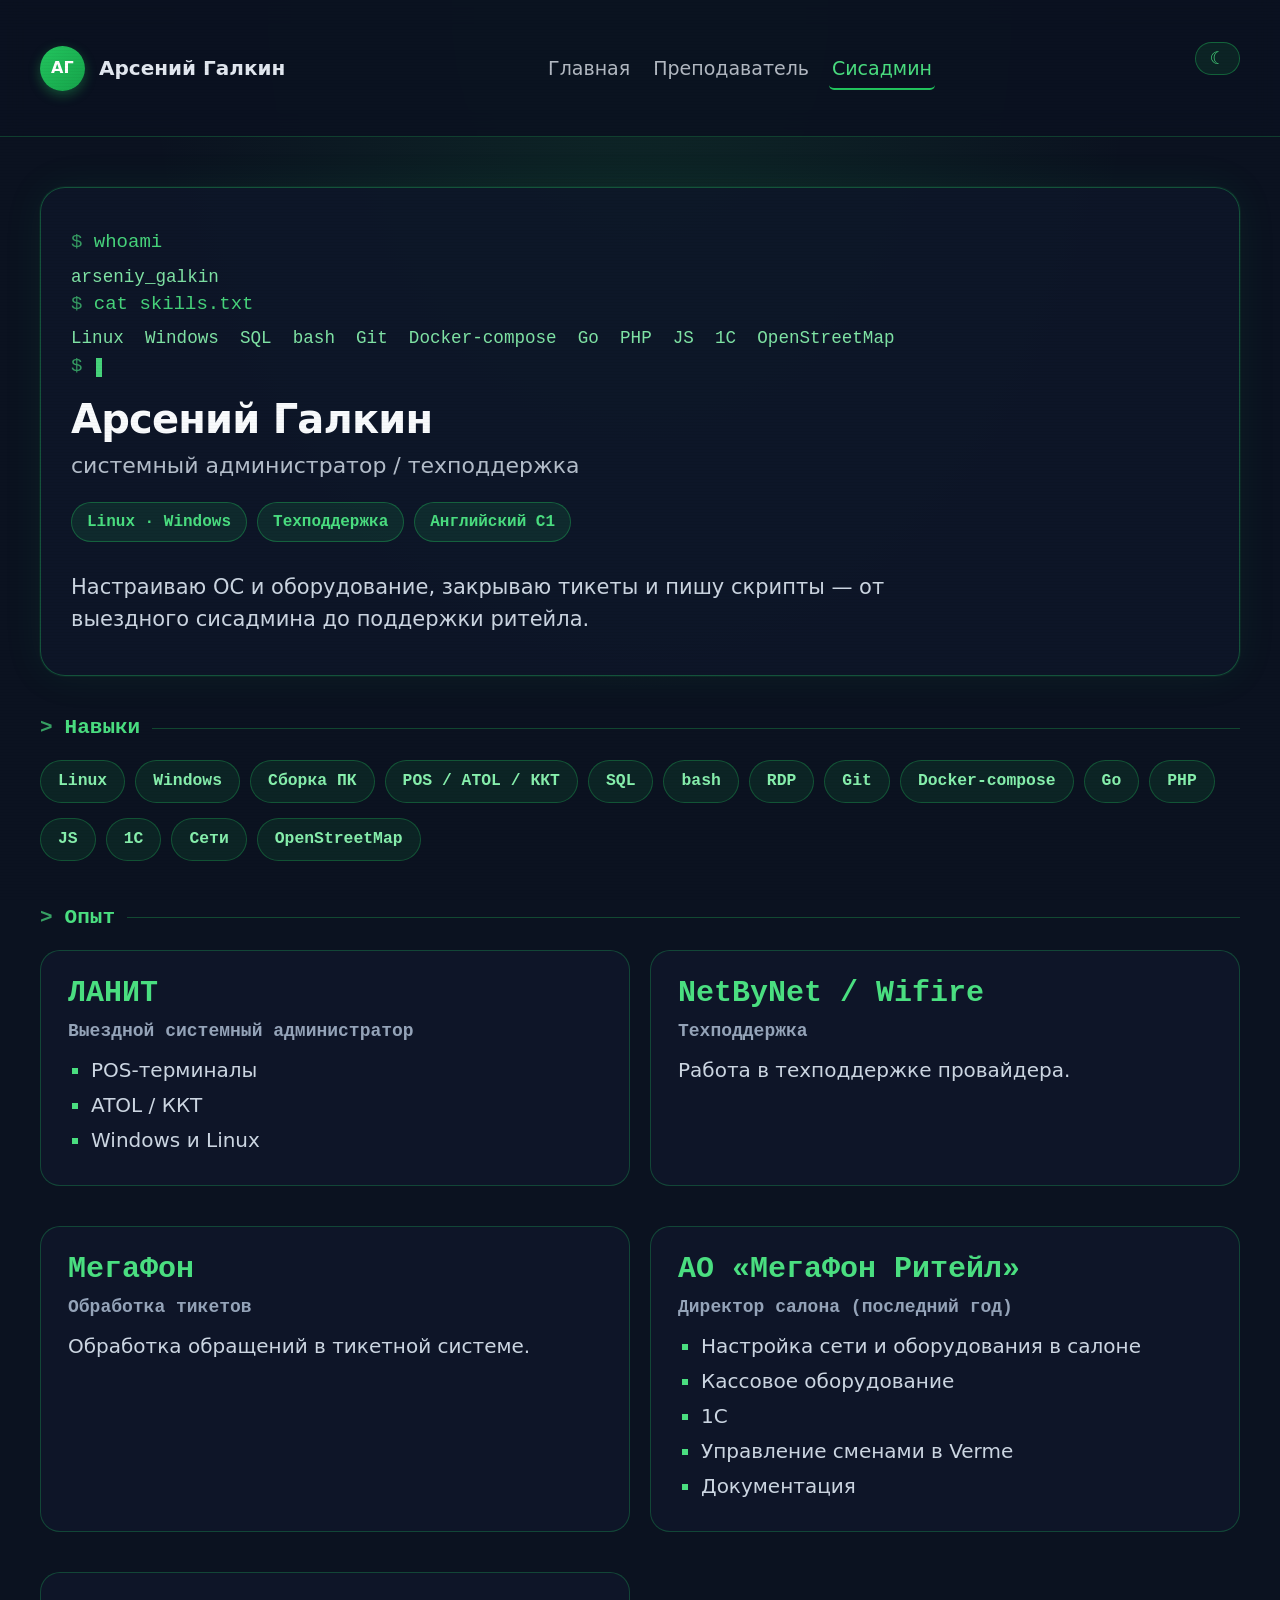
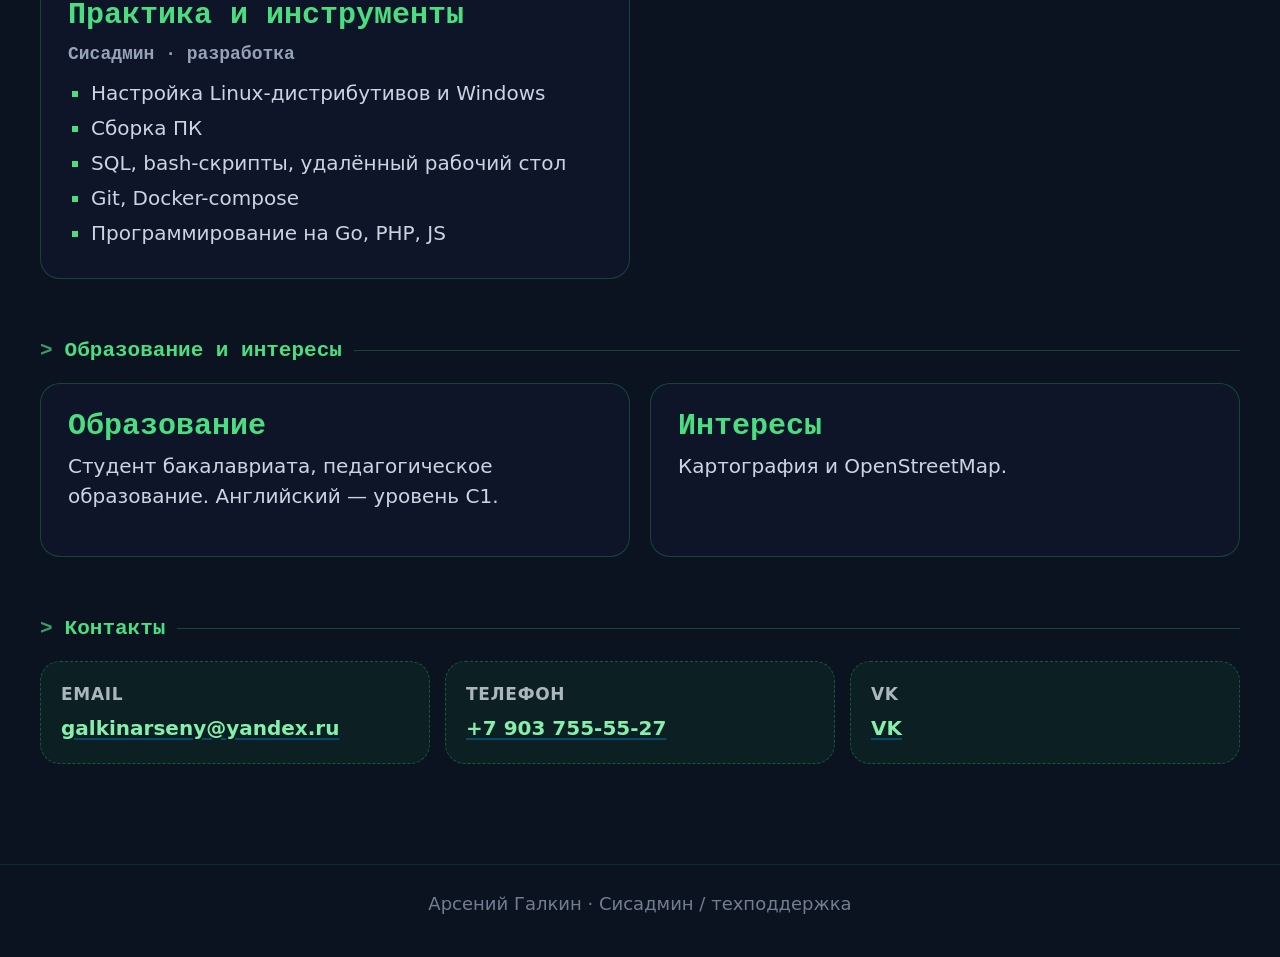
==== sysadmin/index.html @ 013aeffc "Resume site: teacher and sysadmin CVs" ====
<!DOCTYPE html>
<html lang="ru">
<head>
  <meta charset="utf-8">
  <meta name="viewport" content="width=device-width, initial-scale=1">
  <title>Арсений Галкин — Системный администратор / техподдержка</title>
  <meta name="description" content="Резюме: системный администратор и техподдержка. Арсений Галкин.">
  <link rel="stylesheet" href="../assets/pico.min.css">
  <link rel="stylesheet" href="../assets/site.css">
</head>
<body class="page-sysadmin">
  <header class="site-header">
    <div class="container">
      <nav aria-label="Основная навигация">
        <a class="brand" href="../index.html">
          <span class="avatar" aria-hidden="true">АГ</span>
          <span>Арсений Галкин</span>
        </a>
        <ul class="nav-links">
          <li><a href="../index.html">Главная</a></li>
          <li><a href="../teacher/index.html">Преподаватель</a></li>
          <li><a href="../sysadmin/index.html" aria-current="page">Сисадмин</a></li>
        </ul>
        <button type="button" class="theme-toggle" id="theme-toggle" aria-label="Переключить тему">☾</button>
      </nav>
    </div>
  </header>

  <main class="container">
    <section class="hero">
      <div class="term-block" id="term-block">
        <p class="term-line" data-term-static><span class="prompt">$</span> whoami<span class="cursor" aria-hidden="true"></span></p>
      </div>
      <h1>Арсений Галкин</h1>
      <p class="tagline">системный администратор / техподдержка</p>
      <ul class="hero-meta">
        <li><span class="badge">Linux · Windows</span></li>
        <li><span class="badge">Техподдержка</span></li>
        <li><span class="badge">Английский C1</span></li>
      </ul>
      <p class="lead" style="margin-top: 1.25rem; margin-bottom: 0;">
        Настраиваю ОС и оборудование, закрываю тикеты и пишу скрипты — от выездного сисадмина до поддержки ритейла.
      </p>
    </section>

    <section aria-labelledby="skills-heading">
      <h2 id="skills-heading" class="section-title">Навыки</h2>
      <ul class="chips skill-tips">
        <li class="tip" tabindex="0" data-tip="Установка и настройка дистрибутивов, работа в терминале, базовое администрирование.">Linux</li>
        <li class="tip" tabindex="0" data-tip="Установка, настройка и поиск неполадок на рабочих станциях с Windows.">Windows</li>
        <li class="tip" tabindex="0" data-tip="Подбираю комплектующие, собираю компьютеры и диагностирую железо.">Сборка ПК</li>
        <li class="tip" tabindex="0" data-tip="Настраиваю POS-терминалы и кассовую технику АТОЛ, включая ККТ.">POS / ATOL / ККТ</li>
        <li class="tip" tabindex="0" data-tip="Пишу запросы, чтобы находить, проверять и выгружать данные из баз.">SQL</li>
        <li class="tip" tabindex="0" data-tip="Автоматизирую рутинные задачи скриптами в командной строке.">bash</li>
        <li class="tip" tabindex="0" data-tip="Подключаюсь к удалённым рабочим столам и решаю проблемы без выезда.">RDP</li>
        <li class="tip" tabindex="0" data-tip="Веду версии кода и конфигов, работаю с ветками и репозиториями.">Git</li>
        <li class="tip" tabindex="0" data-tip="Поднимаю сервисы в контейнерах по описанию в compose-файле.">Docker-compose</li>
        <li class="tip" tabindex="0" data-tip="Пишу небольшие сервисы и утилиты на Go.">Go</li>
        <li class="tip" tabindex="0" data-tip="Работаю с серверной частью сайтов на PHP.">PHP</li>
        <li class="tip" tabindex="0" data-tip="Пишу скрипты для веб-страниц на JavaScript.">JS</li>
        <li class="tip" tabindex="0" data-tip="Работаю в 1С на уровне пользователя и помогаю с типовыми вопросами.">1С</li>
        <li class="tip" tabindex="0" data-tip="Настраиваю сеть и оборудование, нахожу, где пропало соединение.">Сети</li>
        <li class="tip" tabindex="0" data-tip="Редактирую карты OpenStreetMap, это моё увлечение картографией.">OpenStreetMap</li>
      </ul>
    </section>

    <section aria-labelledby="exp-heading">
      <h2 id="exp-heading" class="section-title">Опыт</h2>
      <div class="card-grid cols-2">
        <article class="exp-card">
          <h3>ЛАНИТ</h3>
          <p class="role">Выездной системный администратор</p>
          <ul>
            <li>POS-терминалы</li>
            <li>ATOL / ККТ</li>
            <li>Windows и Linux</li>
          </ul>
        </article>

        <article class="exp-card">
          <h3>NetByNet / Wifire</h3>
          <p class="role">Техподдержка</p>
          <p>Работа в техподдержке провайдера.</p>
        </article>

        <article class="exp-card">
          <h3>МегаФон</h3>
          <p class="role">Обработка тикетов</p>
          <p>Обработка обращений в тикетной системе.</p>
        </article>

        <article class="exp-card">
          <h3>АО «МегаФон Ритейл»</h3>
          <p class="role">Директор салона (последний год)</p>
          <ul>
            <li>Настройка сети и оборудования в салоне</li>
            <li>Кассовое оборудование</li>
            <li>1С</li>
            <li>Управление сменами в Verme</li>
            <li>Документация</li>
          </ul>
        </article>

        <article class="exp-card">
          <h3>Практика и инструменты</h3>
          <p class="role">Сисадмин · разработка</p>
          <ul>
            <li>Настройка Linux-дистрибутивов и Windows</li>
            <li>Сборка ПК</li>
            <li>SQL, bash-скрипты, удалённый рабочий стол</li>
            <li>Git, Docker-compose</li>
            <li>Программирование на Go, PHP, JS</li>
          </ul>
        </article>
      </div>
    </section>

    <section aria-labelledby="edu-heading">
      <h2 id="edu-heading" class="section-title">Образование и интересы</h2>
      <div class="card-grid cols-2">
        <article class="exp-card">
          <h3>Образование</h3>
          <p>Студент бакалавриата, педагогическое образование. Английский — уровень C1.</p>
        </article>
        <article class="exp-card">
          <h3>Интересы</h3>
          <p>Картография и OpenStreetMap.</p>
        </article>
      </div>
    </section>

    <section aria-labelledby="contacts-heading">
      <h2 id="contacts-heading" class="section-title">Контакты</h2>
            <div class="contacts">
        <div class="contact-item">
          <strong>Email</strong>
          <a href="mailto:galkinarseny@yandex.ru">galkinarseny@yandex.ru</a>
        </div>
        <div class="contact-item">
          <strong>Телефон</strong>
          <a href="tel:+79037555527">+7 903 755-55-27</a>
        </div>
        <div class="contact-item">
          <strong>VK</strong>
          <a href="https://vk.com/id490765568" target="_blank" rel="noopener">VK</a>
        </div>
      </div>
    </section>
  </main>

  <footer class="site-footer">
    <div class="container">Арсений Галкин · Сисадмин / техподдержка</div>
  </footer>
  <script src="../assets/script.js"></script>
</body>
</html>
---- assets/pico.min.css ----
@charset "UTF-8";/*!
 * Pico CSS ✨ v2.1.1 (https://picocss.com)
 * Copyright 2019-2025 - Licensed under MIT
 */:host,:root{--pico-font-family-emoji:"Apple Color Emoji","Segoe UI Emoji","Segoe UI Symbol","Noto Color Emoji";--pico-font-family-sans-serif:system-ui,"Segoe UI",Roboto,Oxygen,Ubuntu,Cantarell,Helvetica,Arial,"Helvetica Neue",sans-serif,var(--pico-font-family-emoji);--pico-font-family-monospace:ui-monospace,SFMono-Regular,"SF Mono",Menlo,Consolas,"Liberation Mono",monospace,var(--pico-font-family-emoji);--pico-font-family:var(--pico-font-family-sans-serif);--pico-line-height:1.5;--pico-font-weight:400;--pico-font-size:100%;--pico-text-underline-offset:0.1rem;--pico-border-radius:0.25rem;--pico-border-width:0.0625rem;--pico-outline-width:0.125rem;--pico-transition:0.2s ease-in-out;--pico-spacing:1rem;--pico-typography-spacing-vertical:1rem;--pico-block-spacing-vertical:var(--pico-spacing);--pico-block-spacing-horizontal:var(--pico-spacing);--pico-grid-column-gap:var(--pico-spacing);--pico-grid-row-gap:var(--pico-spacing);--pico-form-element-spacing-vertical:0.75rem;--pico-form-element-spacing-horizontal:1rem;--pico-group-box-shadow:0 0 0 rgba(0, 0, 0, 0);--pico-group-box-shadow-focus-with-button:0 0 0 var(--pico-outline-width) var(--pico-primary-focus);--pico-group-box-shadow-focus-with-input:0 0 0 0.0625rem var(--pico-form-element-border-color);--pico-modal-overlay-backdrop-filter:blur(0.375rem);--pico-nav-element-spacing-vertical:1rem;--pico-nav-element-spacing-horizontal:0.5rem;--pico-nav-link-spacing-vertical:0.5rem;--pico-nav-link-spacing-horizontal:0.5rem;--pico-nav-breadcrumb-divider:">";--pico-icon-checkbox:url("data:image/svg+xml,%3Csvg xmlns='http://www.w3.org/2000/svg' width='24' height='24' viewBox='0 0 24 24' fill='none' stroke='rgb(255, 255, 255)' stroke-width='4' stroke-linecap='round' stroke-linejoin='round'%3E%3Cpolyline points='20 6 9 17 4 12'%3E%3C/polyline%3E%3C/svg%3E");--pico-icon-minus:url("data:image/svg+xml,%3Csvg xmlns='http://www.w3.org/2000/svg' width='24' height='24' viewBox='0 0 24 24' fill='none' stroke='rgb(255, 255, 255)' stroke-width='4' stroke-linecap='round' stroke-linejoin='round'%3E%3Cline x1='5' y1='12' x2='19' y2='12'%3E%3C/line%3E%3C/svg%3E");--pico-icon-chevron:url("data:image/svg+xml,%3Csvg xmlns='http://www.w3.org/2000/svg' width='24' height='24' viewBox='0 0 24 24' fill='none' stroke='rgb(136, 145, 164)' stroke-width='2' stroke-linecap='round' stroke-linejoin='round'%3E%3Cpolyline points='6 9 12 15 18 9'%3E%3C/polyline%3E%3C/svg%3E");--pico-icon-date:url("data:image/svg+xml,%3Csvg xmlns='http://www.w3.org/2000/svg' width='24' height='24' viewBox='0 0 24 24' fill='none' stroke='rgb(136, 145, 164)' stroke-width='2' stroke-linecap='round' stroke-linejoin='round'%3E%3Crect x='3' y='4' width='18' height='18' rx='2' ry='2'%3E%3C/rect%3E%3Cline x1='16' y1='2' x2='16' y2='6'%3E%3C/line%3E%3Cline x1='8' y1='2' x2='8' y2='6'%3E%3C/line%3E%3Cline x1='3' y1='10' x2='21' y2='10'%3E%3C/line%3E%3C/svg%3E");--pico-icon-time:url("data:image/svg+xml,%3Csvg xmlns='http://www.w3.org/2000/svg' width='24' height='24' viewBox='0 0 24 24' fill='none' stroke='rgb(136, 145, 164)' stroke-width='2' stroke-linecap='round' stroke-linejoin='round'%3E%3Ccircle cx='12' cy='12' r='10'%3E%3C/circle%3E%3Cpolyline points='12 6 12 12 16 14'%3E%3C/polyline%3E%3C/svg%3E");--pico-icon-search:url("data:image/svg+xml,%3Csvg xmlns='http://www.w3.org/2000/svg' width='24' height='24' viewBox='0 0 24 24' fill='none' stroke='rgb(136, 145, 164)' stroke-width='1.5' stroke-linecap='round' stroke-linejoin='round'%3E%3Ccircle cx='11' cy='11' r='8'%3E%3C/circle%3E%3Cline x1='21' y1='21' x2='16.65' y2='16.65'%3E%3C/line%3E%3C/svg%3E");--pico-icon-close:url("data:image/svg+xml,%3Csvg xmlns='http://www.w3.org/2000/svg' width='24' height='24' viewBox='0 0 24 24' fill='none' stroke='rgb(136, 145, 164)' stroke-width='3' stroke-linecap='round' stroke-linejoin='round'%3E%3Cline x1='18' y1='6' x2='6' y2='18'%3E%3C/line%3E%3Cline x1='6' y1='6' x2='18' y2='18'%3E%3C/line%3E%3C/svg%3E");--pico-icon-loading:url("data:image/svg+xml,%3Csvg fill='none' height='24' width='24' viewBox='0 0 24 24' xmlns='http://www.w3.org/2000/svg' %3E%3Cstyle%3E g %7B animation: rotate 2s linear infinite; transform-origin: center center; %7D circle %7B stroke-dasharray: 75,100; stroke-dashoffset: -5; animation: dash 1.5s ease-in-out infinite; stroke-linecap: round; %7D @keyframes rotate %7B 0%25 %7B transform: rotate(0deg); %7D 100%25 %7B transform: rotate(360deg); %7D %7D @keyframes dash %7B 0%25 %7B stroke-dasharray: 1,100; stroke-dashoffset: 0; %7D 50%25 %7B stroke-dasharray: 44.5,100; stroke-dashoffset: -17.5; %7D 100%25 %7B stroke-dasharray: 44.5,100; stroke-dashoffset: -62; %7D %7D %3C/style%3E%3Cg%3E%3Ccircle cx='12' cy='12' r='10' fill='none' stroke='rgb(136, 145, 164)' stroke-width='4' /%3E%3C/g%3E%3C/svg%3E")}@media (min-width:576px){:host,:root{--pico-font-size:106.25%}}@media (min-width:768px){:host,:root{--pico-font-size:112.5%}}@media (min-width:1024px){:host,:root{--pico-font-size:118.75%}}@media (min-width:1280px){:host,:root{--pico-font-size:125%}}@media (min-width:1536px){:host,:root{--pico-font-size:131.25%}}a{--pico-text-decoration:underline}a.contrast,a.secondary{--pico-text-decoration:underline}small{--pico-font-size:0.875em}h1,h2,h3,h4,h5,h6{--pico-font-weight:700}h1{--pico-font-size:2rem;--pico-line-height:1.125;--pico-typography-spacing-top:3rem}h2{--pico-font-size:1.75rem;--pico-line-height:1.15;--pico-typography-spacing-top:2.625rem}h3{--pico-font-size:1.5rem;--pico-line-height:1.175;--pico-typography-spacing-top:2.25rem}h4{--pico-font-size:1.25rem;--pico-line-height:1.2;--pico-typography-spacing-top:1.874rem}h5{--pico-font-size:1.125rem;--pico-line-height:1.225;--pico-typography-spacing-top:1.6875rem}h6{--pico-font-size:1rem;--pico-line-height:1.25;--pico-typography-spacing-top:1.5rem}tfoot td,tfoot th,thead td,thead th{--pico-font-weight:600;--pico-border-width:0.1875rem}code,kbd,pre,samp{--pico-font-family:var(--pico-font-family-monospace)}kbd{--pico-font-weight:bolder}:where(select,textarea),input:not([type=submit],[type=button],[type=reset],[type=checkbox],[type=radio],[type=file]){--pico-outline-width:0.0625rem}[type=search]{--pico-border-radius:5rem}[type=checkbox],[type=radio]{--pico-border-width:0.125rem}[type=checkbox][role=switch]{--pico-border-width:0.1875rem}details.dropdown summary:not([role=button]){--pico-outline-width:0.0625rem}nav details.dropdown summary:focus-visible{--pico-outline-width:0.125rem}[role=search]{--pico-border-radius:5rem}[role=group]:has(button.secondary:focus,[type=submit].secondary:focus,[type=button].secondary:focus,[role=button].secondary:focus),[role=search]:has(button.secondary:focus,[type=submit].secondary:focus,[type=button].secondary:focus,[role=button].secondary:focus){--pico-group-box-shadow-focus-with-button:0 0 0 var(--pico-outline-width) var(--pico-secondary-focus)}[role=group]:has(button.contrast:focus,[type=submit].contrast:focus,[type=button].contrast:focus,[role=button].contrast:focus),[role=search]:has(button.contrast:focus,[type=submit].contrast:focus,[type=button].contrast:focus,[role=button].contrast:focus){--pico-group-box-shadow-focus-with-button:0 0 0 var(--pico-outline-width) var(--pico-contrast-focus)}[role=group] [role=button],[role=group] [type=button],[role=group] [type=submit],[role=group] button,[role=search] [role=button],[role=search] [type=button],[role=search] [type=submit],[role=search] button{--pico-form-element-spacing-horizontal:2rem}details summary[role=button]:not(.outline)::after{filter:brightness(0) invert(1)}[aria-busy=true]:not(input,select,textarea):is(button,[type=submit],[type=button],[type=reset],[role=button]):not(.outline)::before{filter:brightness(0) invert(1)}:host(:not([data-theme=dark])),:root:not([data-theme=dark]),[data-theme=light]{color-scheme:light;--pico-background-color:#fff;--pico-color:#373c44;--pico-text-selection-color:rgba(2, 154, 232, 0.25);--pico-muted-color:#646b79;--pico-muted-border-color:rgb(231, 234, 239.5);--pico-primary:#0172ad;--pico-primary-background:#0172ad;--pico-primary-border:var(--pico-primary-background);--pico-primary-underline:rgba(1, 114, 173, 0.5);--pico-primary-hover:#015887;--pico-primary-hover-background:#02659a;--pico-primary-hover-border:var(--pico-primary-hover-background);--pico-primary-hover-underline:var(--pico-primary-hover);--pico-primary-focus:rgba(2, 154, 232, 0.5);--pico-primary-inverse:#fff;--pico-secondary:#5d6b89;--pico-secondary-background:#525f7a;--pico-secondary-border:var(--pico-secondary-background);--pico-secondary-underline:rgba(93, 107, 137, 0.5);--pico-secondary-hover:#48536b;--pico-secondary-hover-background:#48536b;--pico-secondary-hover-border:var(--pico-secondary-hover-background);--pico-secondary-hover-underline:var(--pico-secondary-hover);--pico-secondary-focus:rgba(93, 107, 137, 0.25);--pico-secondary-inverse:#fff;--pico-contrast:#181c25;--pico-contrast-background:#181c25;--pico-contrast-border:var(--pico-contrast-background);--pico-contrast-underline:rgba(24, 28, 37, 0.5);--pico-contrast-hover:#000;--pico-contrast-hover-background:#000;--pico-contrast-hover-border:var(--pico-contrast-hover-background);--pico-contrast-hover-underline:var(--pico-secondary-hover);--pico-contrast-focus:rgba(93, 107, 137, 0.25);--pico-contrast-inverse:#fff;--pico-box-shadow:0.0145rem 0.029rem 0.174rem rgba(129, 145, 181, 0.01698),0.0335rem 0.067rem 0.402rem rgba(129, 145, 181, 0.024),0.0625rem 0.125rem 0.75rem rgba(129, 145, 181, 0.03),0.1125rem 0.225rem 1.35rem rgba(129, 145, 181, 0.036),0.2085rem 0.417rem 2.502rem rgba(129, 145, 181, 0.04302),0.5rem 1rem 6rem rgba(129, 145, 181, 0.06),0 0 0 0.0625rem rgba(129, 145, 181, 0.015);--pico-h1-color:#2d3138;--pico-h2-color:#373c44;--pico-h3-color:#424751;--pico-h4-color:#4d535e;--pico-h5-color:#5c6370;--pico-h6-color:#646b79;--pico-mark-background-color:rgb(252.5, 230.5, 191.5);--pico-mark-color:#0f1114;--pico-ins-color:rgb(28.5, 105.5, 84);--pico-del-color:rgb(136, 56.5, 53);--pico-blockquote-border-color:var(--pico-muted-border-color);--pico-blockquote-footer-color:var(--pico-muted-color);--pico-button-box-shadow:0 0 0 rgba(0, 0, 0, 0);--pico-button-hover-box-shadow:0 0 0 rgba(0, 0, 0, 0);--pico-table-border-color:var(--pico-muted-border-color);--pico-table-row-stripped-background-color:rgba(111, 120, 135, 0.0375);--pico-code-background-color:rgb(243, 244.5, 246.75);--pico-code-color:#646b79;--pico-code-kbd-background-color:var(--pico-color);--pico-code-kbd-color:var(--pico-background-color);--pico-form-element-background-color:rgb(251, 251.5, 252.25);--pico-form-element-selected-background-color:#dfe3eb;--pico-form-element-border-color:#cfd5e2;--pico-form-element-color:#23262c;--pico-form-element-placeholder-color:var(--pico-muted-color);--pico-form-element-active-background-color:#fff;--pico-form-element-active-border-color:var(--pico-primary-border);--pico-form-element-focus-color:var(--pico-primary-border);--pico-form-element-disabled-opacity:0.5;--pico-form-element-invalid-border-color:rgb(183.5, 105.5, 106.5);--pico-form-element-invalid-active-border-color:rgb(200.25, 79.25, 72.25);--pico-form-element-invalid-focus-color:var(--pico-form-element-invalid-active-border-color);--pico-form-element-valid-border-color:rgb(76, 154.5, 137.5);--pico-form-element-valid-active-border-color:rgb(39, 152.75, 118.75);--pico-form-element-valid-focus-color:var(--pico-form-element-valid-active-border-color);--pico-switch-background-color:#bfc7d9;--pico-switch-checked-background-color:var(--pico-primary-background);--pico-switch-color:#fff;--pico-switch-thumb-box-shadow:0 0 0 rgba(0, 0, 0, 0);--pico-range-border-color:#dfe3eb;--pico-range-active-border-color:#bfc7d9;--pico-range-thumb-border-color:var(--pico-background-color);--pico-range-thumb-color:var(--pico-secondary-background);--pico-range-thumb-active-color:var(--pico-primary-background);--pico-accordion-border-color:var(--pico-muted-border-color);--pico-accordion-active-summary-color:var(--pico-primary-hover);--pico-accordion-close-summary-color:var(--pico-color);--pico-accordion-open-summary-color:var(--pico-muted-color);--pico-card-background-color:var(--pico-background-color);--pico-card-border-color:var(--pico-muted-border-color);--pico-card-box-shadow:var(--pico-box-shadow);--pico-card-sectioning-background-color:rgb(251, 251.5, 252.25);--pico-dropdown-background-color:#fff;--pico-dropdown-border-color:#eff1f4;--pico-dropdown-box-shadow:var(--pico-box-shadow);--pico-dropdown-color:var(--pico-color);--pico-dropdown-hover-background-color:#eff1f4;--pico-loading-spinner-opacity:0.5;--pico-modal-overlay-background-color:rgba(232, 234, 237, 0.75);--pico-progress-background-color:#dfe3eb;--pico-progress-color:var(--pico-primary-background);--pico-tooltip-background-color:var(--pico-contrast-background);--pico-tooltip-color:var(--pico-contrast-inverse);--pico-icon-valid:url("data:image/svg+xml,%3Csvg xmlns='http://www.w3.org/2000/svg' width='24' height='24' viewBox='0 0 24 24' fill='none' stroke='rgb(76, 154.5, 137.5)' stroke-width='2' stroke-linecap='round' stroke-linejoin='round'%3E%3Cpolyline points='20 6 9 17 4 12'%3E%3C/polyline%3E%3C/svg%3E");--pico-icon-invalid:url("data:image/svg+xml,%3Csvg xmlns='http://www.w3.org/2000/svg' width='24' height='24' viewBox='0 0 24 24' fill='none' stroke='rgb(200.25, 79.25, 72.25)' stroke-width='2' stroke-linecap='round' stroke-linejoin='round'%3E%3Ccircle cx='12' cy='12' r='10'%3E%3C/circle%3E%3Cline x1='12' y1='8' x2='12' y2='12'%3E%3C/line%3E%3Cline x1='12' y1='16' x2='12.01' y2='16'%3E%3C/line%3E%3C/svg%3E")}:host(:not([data-theme=dark])) input:is([type=submit],[type=button],[type=reset],[type=checkbox],[type=radio],[type=file]),:root:not([data-theme=dark]) input:is([type=submit],[type=button],[type=reset],[type=checkbox],[type=radio],[type=file]),[data-theme=light] input:is([type=submit],[type=button],[type=reset],[type=checkbox],[type=radio],[type=file]){--pico-form-element-focus-color:var(--pico-primary-focus)}@media only screen and (prefers-color-scheme:dark){:host(:not([data-theme])),:root:not([data-theme]){color-scheme:dark;--pico-background-color:rgb(19, 22.5, 30.5);--pico-color:#c2c7d0;--pico-text-selection-color:rgba(1, 170, 255, 0.1875);--pico-muted-color:#7b8495;--pico-muted-border-color:#202632;--pico-primary:#01aaff;--pico-primary-background:#0172ad;--pico-primary-border:var(--pico-primary-background);--pico-primary-underline:rgba(1, 170, 255, 0.5);--pico-primary-hover:#79c0ff;--pico-primary-hover-background:#017fc0;--pico-primary-hover-border:var(--pico-primary-hover-background);--pico-primary-hover-underline:var(--pico-primary-hover);--pico-primary-focus:rgba(1, 170, 255, 0.375);--pico-primary-inverse:#fff;--pico-secondary:#969eaf;--pico-secondary-background:#525f7a;--pico-secondary-border:var(--pico-secondary-background);--pico-secondary-underline:rgba(150, 158, 175, 0.5);--pico-secondary-hover:#b3b9c5;--pico-secondary-hover-background:#5d6b89;--pico-secondary-hover-border:var(--pico-secondary-hover-background);--pico-secondary-hover-underline:var(--pico-secondary-hover);--pico-secondary-focus:rgba(144, 158, 190, 0.25);--pico-secondary-inverse:#fff;--pico-contrast:#dfe3eb;--pico-contrast-background:#eff1f4;--pico-contrast-border:var(--pico-contrast-background);--pico-contrast-underline:rgba(223, 227, 235, 0.5);--pico-contrast-hover:#fff;--pico-contrast-hover-background:#fff;--pico-contrast-hover-border:var(--pico-contrast-hover-background);--pico-contrast-hover-underline:var(--pico-contrast-hover);--pico-contrast-focus:rgba(207, 213, 226, 0.25);--pico-contrast-inverse:#000;--pico-box-shadow:0.0145rem 0.029rem 0.174rem rgba(7, 8.5, 12, 0.01698),0.0335rem 0.067rem 0.402rem rgba(7, 8.5, 12, 0.024),0.0625rem 0.125rem 0.75rem rgba(7, 8.5, 12, 0.03),0.1125rem 0.225rem 1.35rem rgba(7, 8.5, 12, 0.036),0.2085rem 0.417rem 2.502rem rgba(7, 8.5, 12, 0.04302),0.5rem 1rem 6rem rgba(7, 8.5, 12, 0.06),0 0 0 0.0625rem rgba(7, 8.5, 12, 0.015);--pico-h1-color:#f0f1f3;--pico-h2-color:#e0e3e7;--pico-h3-color:#c2c7d0;--pico-h4-color:#b3b9c5;--pico-h5-color:#a4acba;--pico-h6-color:#8891a4;--pico-mark-background-color:#014063;--pico-mark-color:#fff;--pico-ins-color:#62af9a;--pico-del-color:rgb(205.5, 126, 123);--pico-blockquote-border-color:var(--pico-muted-border-color);--pico-blockquote-footer-color:var(--pico-muted-color);--pico-button-box-shadow:0 0 0 rgba(0, 0, 0, 0);--pico-button-hover-box-shadow:0 0 0 rgba(0, 0, 0, 0);--pico-table-border-color:var(--pico-muted-border-color);--pico-table-row-stripped-background-color:rgba(111, 120, 135, 0.0375);--pico-code-background-color:rgb(26, 30.5, 40.25);--pico-code-color:#8891a4;--pico-code-kbd-background-color:var(--pico-color);--pico-code-kbd-color:var(--pico-background-color);--pico-form-element-background-color:rgb(28, 33, 43.5);--pico-form-element-selected-background-color:#2a3140;--pico-form-element-border-color:#2a3140;--pico-form-element-color:#e0e3e7;--pico-form-element-placeholder-color:#8891a4;--pico-form-element-active-background-color:rgb(26, 30.5, 40.25);--pico-form-element-active-border-color:var(--pico-primary-border);--pico-form-element-focus-color:var(--pico-primary-border);--pico-form-element-disabled-opacity:0.5;--pico-form-element-invalid-border-color:rgb(149.5, 74, 80);--pico-form-element-invalid-active-border-color:rgb(183.25, 63.5, 59);--pico-form-element-invalid-focus-color:var(--pico-form-element-invalid-active-border-color);--pico-form-element-valid-border-color:#2a7b6f;--pico-form-element-valid-active-border-color:rgb(22, 137, 105.5);--pico-form-element-valid-focus-color:var(--pico-form-element-valid-active-border-color);--pico-switch-background-color:#333c4e;--pico-switch-checked-background-color:var(--pico-primary-background);--pico-switch-color:#fff;--pico-switch-thumb-box-shadow:0 0 0 rgba(0, 0, 0, 0);--pico-range-border-color:#202632;--pico-range-active-border-color:#2a3140;--pico-range-thumb-border-color:var(--pico-background-color);--pico-range-thumb-color:var(--pico-secondary-background);--pico-range-thumb-active-color:var(--pico-primary-background);--pico-accordion-border-color:var(--pico-muted-border-color);--pico-accordion-active-summary-color:var(--pico-primary-hover);--pico-accordion-close-summary-color:var(--pico-color);--pico-accordion-open-summary-color:var(--pico-muted-color);--pico-card-background-color:#181c25;--pico-card-border-color:var(--pico-card-background-color);--pico-card-box-shadow:var(--pico-box-shadow);--pico-card-sectioning-background-color:rgb(26, 30.5, 40.25);--pico-dropdown-background-color:#181c25;--pico-dropdown-border-color:#202632;--pico-dropdown-box-shadow:var(--pico-box-shadow);--pico-dropdown-color:var(--pico-color);--pico-dropdown-hover-background-color:#202632;--pico-loading-spinner-opacity:0.5;--pico-modal-overlay-background-color:rgba(7.5, 8.5, 10, 0.75);--pico-progress-background-color:#202632;--pico-progress-color:var(--pico-primary-background);--pico-tooltip-background-color:var(--pico-contrast-background);--pico-tooltip-color:var(--pico-contrast-inverse);--pico-icon-valid:url("data:image/svg+xml,%3Csvg xmlns='http://www.w3.org/2000/svg' width='24' height='24' viewBox='0 0 24 24' fill='none' stroke='rgb(42, 123, 111)' stroke-width='2' stroke-linecap='round' stroke-linejoin='round'%3E%3Cpolyline points='20 6 9 17 4 12'%3E%3C/polyline%3E%3C/svg%3E");--pico-icon-invalid:url("data:image/svg+xml,%3Csvg xmlns='http://www.w3.org/2000/svg' width='24' height='24' viewBox='0 0 24 24' fill='none' stroke='rgb(149.5, 74, 80)' stroke-width='2' stroke-linecap='round' stroke-linejoin='round'%3E%3Ccircle cx='12' cy='12' r='10'%3E%3C/circle%3E%3Cline x1='12' y1='8' x2='12' y2='12'%3E%3C/line%3E%3Cline x1='12' y1='16' x2='12.01' y2='16'%3E%3C/line%3E%3C/svg%3E")}:host(:not([data-theme])) input:is([type=submit],[type=button],[type=reset],[type=checkbox],[type=radio],[type=file]),:root:not([data-theme]) input:is([type=submit],[type=button],[type=reset],[type=checkbox],[type=radio],[type=file]){--pico-form-element-focus-color:var(--pico-primary-focus)}:host(:not([data-theme])) details summary[role=button].contrast:not(.outline)::after,:root:not([data-theme]) details summary[role=button].contrast:not(.outline)::after{filter:brightness(0)}:host(:not([data-theme])) [aria-busy=true]:not(input,select,textarea).contrast:is(button,[type=submit],[type=button],[type=reset],[role=button]):not(.outline)::before,:root:not([data-theme]) [aria-busy=true]:not(input,select,textarea).contrast:is(button,[type=submit],[type=button],[type=reset],[role=button]):not(.outline)::before{filter:brightness(0)}}[data-theme=dark]{color-scheme:dark;--pico-background-color:rgb(19, 22.5, 30.5);--pico-color:#c2c7d0;--pico-text-selection-color:rgba(1, 170, 255, 0.1875);--pico-muted-color:#7b8495;--pico-muted-border-color:#202632;--pico-primary:#01aaff;--pico-primary-background:#0172ad;--pico-primary-border:var(--pico-primary-background);--pico-primary-underline:rgba(1, 170, 255, 0.5);--pico-primary-hover:#79c0ff;--pico-primary-hover-background:#017fc0;--pico-primary-hover-border:var(--pico-primary-hover-background);--pico-primary-hover-underline:var(--pico-primary-hover);--pico-primary-focus:rgba(1, 170, 255, 0.375);--pico-primary-inverse:#fff;--pico-secondary:#969eaf;--pico-secondary-background:#525f7a;--pico-secondary-border:var(--pico-secondary-background);--pico-secondary-underline:rgba(150, 158, 175, 0.5);--pico-secondary-hover:#b3b9c5;--pico-secondary-hover-background:#5d6b89;--pico-secondary-hover-border:var(--pico-secondary-hover-background);--pico-secondary-hover-underline:var(--pico-secondary-hover);--pico-secondary-focus:rgba(144, 158, 190, 0.25);--pico-secondary-inverse:#fff;--pico-contrast:#dfe3eb;--pico-contrast-background:#eff1f4;--pico-contrast-border:var(--pico-contrast-background);--pico-contrast-underline:rgba(223, 227, 235, 0.5);--pico-contrast-hover:#fff;--pico-contrast-hover-background:#fff;--pico-contrast-hover-border:var(--pico-contrast-hover-background);--pico-contrast-hover-underline:var(--pico-contrast-hover);--pico-contrast-focus:rgba(207, 213, 226, 0.25);--pico-contrast-inverse:#000;--pico-box-shadow:0.0145rem 0.029rem 0.174rem rgba(7, 8.5, 12, 0.01698),0.0335rem 0.067rem 0.402rem rgba(7, 8.5, 12, 0.024),0.0625rem 0.125rem 0.75rem rgba(7, 8.5, 12, 0.03),0.1125rem 0.225rem 1.35rem rgba(7, 8.5, 12, 0.036),0.2085rem 0.417rem 2.502rem rgba(7, 8.5, 12, 0.04302),0.5rem 1rem 6rem rgba(7, 8.5, 12, 0.06),0 0 0 0.0625rem rgba(7, 8.5, 12, 0.015);--pico-h1-color:#f0f1f3;--pico-h2-color:#e0e3e7;--pico-h3-color:#c2c7d0;--pico-h4-color:#b3b9c5;--pico-h5-color:#a4acba;--pico-h6-color:#8891a4;--pico-mark-background-color:#014063;--pico-mark-color:#fff;--pico-ins-color:#62af9a;--pico-del-color:rgb(205.5, 126, 123);--pico-blockquote-border-color:var(--pico-muted-border-color);--pico-blockquote-footer-color:var(--pico-muted-color);--pico-button-box-shadow:0 0 0 rgba(0, 0, 0, 0);--pico-button-hover-box-shadow:0 0 0 rgba(0, 0, 0, 0);--pico-table-border-color:var(--pico-muted-border-color);--pico-table-row-stripped-background-color:rgba(111, 120, 135, 0.0375);--pico-code-background-color:rgb(26, 30.5, 40.25);--pico-code-color:#8891a4;--pico-code-kbd-background-color:var(--pico-color);--pico-code-kbd-color:var(--pico-background-color);--pico-form-element-background-color:rgb(28, 33, 43.5);--pico-form-element-selected-background-color:#2a3140;--pico-form-element-border-color:#2a3140;--pico-form-element-color:#e0e3e7;--pico-form-element-placeholder-color:#8891a4;--pico-form-element-active-background-color:rgb(26, 30.5, 40.25);--pico-form-element-active-border-color:var(--pico-primary-border);--pico-form-element-focus-color:var(--pico-primary-border);--pico-form-element-disabled-opacity:0.5;--pico-form-element-invalid-border-color:rgb(149.5, 74, 80);--pico-form-element-invalid-active-border-color:rgb(183.25, 63.5, 59);--pico-form-element-invalid-focus-color:var(--pico-form-element-invalid-active-border-color);--pico-form-element-valid-border-color:#2a7b6f;--pico-form-element-valid-active-border-color:rgb(22, 137, 105.5);--pico-form-element-valid-focus-color:var(--pico-form-element-valid-active-border-color);--pico-switch-background-color:#333c4e;--pico-switch-checked-background-color:var(--pico-primary-background);--pico-switch-color:#fff;--pico-switch-thumb-box-shadow:0 0 0 rgba(0, 0, 0, 0);--pico-range-border-color:#202632;--pico-range-active-border-color:#2a3140;--pico-range-thumb-border-color:var(--pico-background-color);--pico-range-thumb-color:var(--pico-secondary-background);--pico-range-thumb-active-color:var(--pico-primary-background);--pico-accordion-border-color:var(--pico-muted-border-color);--pico-accordion-active-summary-color:var(--pico-primary-hover);--pico-accordion-close-summary-color:var(--pico-color);--pico-accordion-open-summary-color:var(--pico-muted-color);--pico-card-background-color:#181c25;--pico-card-border-color:var(--pico-card-background-color);--pico-card-box-shadow:var(--pico-box-shadow);--pico-card-sectioning-background-color:rgb(26, 30.5, 40.25);--pico-dropdown-background-color:#181c25;--pico-dropdown-border-color:#202632;--pico-dropdown-box-shadow:var(--pico-box-shadow);--pico-dropdown-color:var(--pico-color);--pico-dropdown-hover-background-color:#202632;--pico-loading-spinner-opacity:0.5;--pico-modal-overlay-background-color:rgba(7.5, 8.5, 10, 0.75);--pico-progress-background-color:#202632;--pico-progress-color:var(--pico-primary-background);--pico-tooltip-background-color:var(--pico-contrast-background);--pico-tooltip-color:var(--pico-contrast-inverse);--pico-icon-valid:url("data:image/svg+xml,%3Csvg xmlns='http://www.w3.org/2000/svg' width='24' height='24' viewBox='0 0 24 24' fill='none' stroke='rgb(42, 123, 111)' stroke-width='2' stroke-linecap='round' stroke-linejoin='round'%3E%3Cpolyline points='20 6 9 17 4 12'%3E%3C/polyline%3E%3C/svg%3E");--pico-icon-invalid:url("data:image/svg+xml,%3Csvg xmlns='http://www.w3.org/2000/svg' width='24' height='24' viewBox='0 0 24 24' fill='none' stroke='rgb(149.5, 74, 80)' stroke-width='2' stroke-linecap='round' stroke-linejoin='round'%3E%3Ccircle cx='12' cy='12' r='10'%3E%3C/circle%3E%3Cline x1='12' y1='8' x2='12' y2='12'%3E%3C/line%3E%3Cline x1='12' y1='16' x2='12.01' y2='16'%3E%3C/line%3E%3C/svg%3E")}[data-theme=dark] input:is([type=submit],[type=button],[type=reset],[type=checkbox],[type=radio],[type=file]){--pico-form-element-focus-color:var(--pico-primary-focus)}[data-theme=dark] details summary[role=button].contrast:not(.outline)::after{filter:brightness(0)}[data-theme=dark] [aria-busy=true]:not(input,select,textarea).contrast:is(button,[type=submit],[type=button],[type=reset],[role=button]):not(.outline)::before{filter:brightness(0)}[type=checkbox],[type=radio],[type=range],progress{accent-color:var(--pico-primary)}*,::after,::before{box-sizing:border-box;background-repeat:no-repeat}::after,::before{text-decoration:inherit;vertical-align:inherit}:where(:host),:where(:root){-webkit-tap-highlight-color:transparent;-webkit-text-size-adjust:100%;-moz-text-size-adjust:100%;text-size-adjust:100%;background-color:var(--pico-background-color);color:var(--pico-color);font-weight:var(--pico-font-weight);font-size:var(--pico-font-size);line-height:var(--pico-line-height);font-family:var(--pico-font-family);text-underline-offset:var(--pico-text-underline-offset);text-rendering:optimizeLegibility;overflow-wrap:break-word;-moz-tab-size:4;-o-tab-size:4;tab-size:4}body{width:100%;margin:0}main{display:block}body>footer,body>header,body>main{padding-block:var(--pico-block-spacing-vertical)}section{margin-bottom:var(--pico-block-spacing-vertical)}.container,.container-fluid{width:100%;margin-right:auto;margin-left:auto;padding-right:var(--pico-spacing);padding-left:var(--pico-spacing)}@media (min-width:576px){.container{max-width:510px;padding-right:0;padding-left:0}}@media (min-width:768px){.container{max-width:700px}}@media (min-width:1024px){.container{max-width:950px}}@media (min-width:1280px){.container{max-width:1200px}}@media (min-width:1536px){.container{max-width:1450px}}.grid{grid-column-gap:var(--pico-grid-column-gap);grid-row-gap:var(--pico-grid-row-gap);display:grid;grid-template-columns:1fr}@media (min-width:768px){.grid{grid-template-columns:repeat(auto-fit,minmax(0%,1fr))}}.grid>*{min-width:0}.overflow-auto{overflow:auto}b,strong{font-weight:bolder}sub,sup{position:relative;font-size:.75em;line-height:0;vertical-align:baseline}sub{bottom:-.25em}sup{top:-.5em}address,blockquote,dl,ol,p,pre,table,ul{margin-top:0;margin-bottom:var(--pico-typography-spacing-vertical);color:var(--pico-color);font-style:normal;font-weight:var(--pico-font-weight)}h1,h2,h3,h4,h5,h6{margin-top:0;margin-bottom:var(--pico-typography-spacing-vertical);color:var(--pico-color);font-weight:var(--pico-font-weight);font-size:var(--pico-font-size);line-height:var(--pico-line-height);font-family:var(--pico-font-family)}h1{--pico-color:var(--pico-h1-color)}h2{--pico-color:var(--pico-h2-color)}h3{--pico-color:var(--pico-h3-color)}h4{--pico-color:var(--pico-h4-color)}h5{--pico-color:var(--pico-h5-color)}h6{--pico-color:var(--pico-h6-color)}:where(article,address,blockquote,dl,figure,form,ol,p,pre,table,ul)~:is(h1,h2,h3,h4,h5,h6){margin-top:var(--pico-typography-spacing-top)}p{margin-bottom:var(--pico-typography-spacing-vertical)}hgroup{margin-bottom:var(--pico-typography-spacing-vertical)}hgroup>*{margin-top:0;margin-bottom:0}hgroup>:not(:first-child):last-child{--pico-color:var(--pico-muted-color);--pico-font-weight:unset;font-size:1rem}:where(ol,ul) li{margin-bottom:calc(var(--pico-typography-spacing-vertical) * .25)}:where(dl,ol,ul) :where(dl,ol,ul){margin:0;margin-top:calc(var(--pico-typography-spacing-vertical) * .25)}ul li{list-style:square}mark{padding:.125rem .25rem;background-color:var(--pico-mark-background-color);color:var(--pico-mark-color);vertical-align:baseline}blockquote{display:block;margin:var(--pico-typography-spacing-vertical) 0;padding:var(--pico-spacing);border-right:none;border-left:.25rem solid var(--pico-blockquote-border-color);border-inline-start:0.25rem solid var(--pico-blockquote-border-color);border-inline-end:none}blockquote footer{margin-top:calc(var(--pico-typography-spacing-vertical) * .5);color:var(--pico-blockquote-footer-color)}abbr[title]{border-bottom:1px dotted;text-decoration:none;cursor:help}ins{color:var(--pico-ins-color);text-decoration:none}del{color:var(--pico-del-color)}::-moz-selection{background-color:var(--pico-text-selection-color)}::selection{background-color:var(--pico-text-selection-color)}:where(a:not([role=button])),[role=link]{--pico-color:var(--pico-primary);--pico-background-color:transparent;--pico-underline:var(--pico-primary-underline);outline:0;background-color:var(--pico-background-color);color:var(--pico-color);-webkit-text-decoration:var(--pico-text-decoration);text-decoration:var(--pico-text-decoration);text-decoration-color:var(--pico-underline);text-underline-offset:0.125em;transition:background-color var(--pico-transition),color var(--pico-transition),box-shadow var(--pico-transition),-webkit-text-decoration var(--pico-transition);transition:background-color var(--pico-transition),color var(--pico-transition),text-decoration var(--pico-transition),box-shadow var(--pico-transition);transition:background-color var(--pico-transition),color var(--pico-transition),text-decoration var(--pico-transition),box-shadow var(--pico-transition),-webkit-text-decoration var(--pico-transition)}:where(a:not([role=button])):is([aria-current]:not([aria-current=false]),:hover,:active,:focus),[role=link]:is([aria-current]:not([aria-current=false]),:hover,:active,:focus){--pico-color:var(--pico-primary-hover);--pico-underline:var(--pico-primary-hover-underline);--pico-text-decoration:underline}:where(a:not([role=button])):focus-visible,[role=link]:focus-visible{box-shadow:0 0 0 var(--pico-outline-width) var(--pico-primary-focus)}:where(a:not([role=button])).secondary,[role=link].secondary{--pico-color:var(--pico-secondary);--pico-underline:var(--pico-secondary-underline)}:where(a:not([role=button])).secondary:is([aria-current]:not([aria-current=false]),:hover,:active,:focus),[role=link].secondary:is([aria-current]:not([aria-current=false]),:hover,:active,:focus){--pico-color:var(--pico-secondary-hover);--pico-underline:var(--pico-secondary-hover-underline)}:where(a:not([role=button])).contrast,[role=link].contrast{--pico-color:var(--pico-contrast);--pico-underline:var(--pico-contrast-underline)}:where(a:not([role=button])).contrast:is([aria-current]:not([aria-current=false]),:hover,:active,:focus),[role=link].contrast:is([aria-current]:not([aria-current=false]),:hover,:active,:focus){--pico-color:var(--pico-contrast-hover);--pico-underline:var(--pico-contrast-hover-underline)}a[role=button]{display:inline-block}button{margin:0;overflow:visible;font-family:inherit;text-transform:none}[type=button],[type=reset],[type=submit],button{-webkit-appearance:button}[role=button],[type=button],[type=file]::file-selector-button,[type=reset],[type=submit],button{--pico-background-color:var(--pico-primary-background);--pico-border-color:var(--pico-primary-border);--pico-color:var(--pico-primary-inverse);--pico-box-shadow:var(--pico-button-box-shadow, 0 0 0 rgba(0, 0, 0, 0));padding:var(--pico-form-element-spacing-vertical) var(--pico-form-element-spacing-horizontal);border:var(--pico-border-width) solid var(--pico-border-color);border-radius:var(--pico-border-radius);outline:0;background-color:var(--pico-background-color);box-shadow:var(--pico-box-shadow);color:var(--pico-color);font-weight:var(--pico-font-weight);font-size:1rem;line-height:var(--pico-line-height);text-align:center;text-decoration:none;cursor:pointer;-webkit-user-select:none;-moz-user-select:none;user-select:none;transition:background-color var(--pico-transition),border-color var(--pico-transition),color var(--pico-transition),box-shadow var(--pico-transition)}[role=button]:is(:hover,:active,:focus),[role=button]:is([aria-current]:not([aria-current=false])),[type=button]:is(:hover,:active,:focus),[type=button]:is([aria-current]:not([aria-current=false])),[type=file]::file-selector-button:is(:hover,:active,:focus),[type=file]::file-selector-button:is([aria-current]:not([aria-current=false])),[type=reset]:is(:hover,:active,:focus),[type=reset]:is([aria-current]:not([aria-current=false])),[type=submit]:is(:hover,:active,:focus),[type=submit]:is([aria-current]:not([aria-current=false])),button:is(:hover,:active,:focus),button:is([aria-current]:not([aria-current=false])){--pico-background-color:var(--pico-primary-hover-background);--pico-border-color:var(--pico-primary-hover-border);--pico-box-shadow:var(--pico-button-hover-box-shadow, 0 0 0 rgba(0, 0, 0, 0));--pico-color:var(--pico-primary-inverse)}[role=button]:focus,[role=button]:is([aria-current]:not([aria-current=false])):focus,[type=button]:focus,[type=button]:is([aria-current]:not([aria-current=false])):focus,[type=file]::file-selector-button:focus,[type=file]::file-selector-button:is([aria-current]:not([aria-current=false])):focus,[type=reset]:focus,[type=reset]:is([aria-current]:not([aria-current=false])):focus,[type=submit]:focus,[type=submit]:is([aria-current]:not([aria-current=false])):focus,button:focus,button:is([aria-current]:not([aria-current=false])):focus{--pico-box-shadow:var(--pico-button-hover-box-shadow, 0 0 0 rgba(0, 0, 0, 0)),0 0 0 var(--pico-outline-width) var(--pico-primary-focus)}[type=button],[type=reset],[type=submit]{margin-bottom:var(--pico-spacing)}:is(button,[type=submit],[type=button],[role=button]).secondary,[type=file]::file-selector-button,[type=reset]{--pico-background-color:var(--pico-secondary-background);--pico-border-color:var(--pico-secondary-border);--pico-color:var(--pico-secondary-inverse);cursor:pointer}:is(button,[type=submit],[type=button],[role=button]).secondary:is([aria-current]:not([aria-current=false]),:hover,:active,:focus),[type=file]::file-selector-button:is([aria-current]:not([aria-current=false]),:hover,:active,:focus),[type=reset]:is([aria-current]:not([aria-current=false]),:hover,:active,:focus){--pico-background-color:var(--pico-secondary-hover-background);--pico-border-color:var(--pico-secondary-hover-border);--pico-color:var(--pico-secondary-inverse)}:is(button,[type=submit],[type=button],[role=button]).secondary:focus,:is(button,[type=submit],[type=button],[role=button]).secondary:is([aria-current]:not([aria-current=false])):focus,[type=file]::file-selector-button:focus,[type=file]::file-selector-button:is([aria-current]:not([aria-current=false])):focus,[type=reset]:focus,[type=reset]:is([aria-current]:not([aria-current=false])):focus{--pico-box-shadow:var(--pico-button-hover-box-shadow, 0 0 0 rgba(0, 0, 0, 0)),0 0 0 var(--pico-outline-width) var(--pico-secondary-focus)}:is(button,[type=submit],[type=button],[role=button]).contrast{--pico-background-color:var(--pico-contrast-background);--pico-border-color:var(--pico-contrast-border);--pico-color:var(--pico-contrast-inverse)}:is(button,[type=submit],[type=button],[role=button]).contrast:is([aria-current]:not([aria-current=false]),:hover,:active,:focus){--pico-background-color:var(--pico-contrast-hover-background);--pico-border-color:var(--pico-contrast-hover-border);--pico-color:var(--pico-contrast-inverse)}:is(button,[type=submit],[type=button],[role=button]).contrast:focus,:is(button,[type=submit],[type=button],[role=button]).contrast:is([aria-current]:not([aria-current=false])):focus{--pico-box-shadow:var(--pico-button-hover-box-shadow, 0 0 0 rgba(0, 0, 0, 0)),0 0 0 var(--pico-outline-width) var(--pico-contrast-focus)}:is(button,[type=submit],[type=button],[role=button]).outline,[type=reset].outline{--pico-background-color:transparent;--pico-color:var(--pico-primary);--pico-border-color:var(--pico-primary)}:is(button,[type=submit],[type=button],[role=button]).outline:is([aria-current]:not([aria-current=false]),:hover,:active,:focus),[type=reset].outline:is([aria-current]:not([aria-current=false]),:hover,:active,:focus){--pico-background-color:transparent;--pico-color:var(--pico-primary-hover);--pico-border-color:var(--pico-primary-hover)}:is(button,[type=submit],[type=button],[role=button]).outline.secondary,[type=reset].outline{--pico-color:var(--pico-secondary);--pico-border-color:var(--pico-secondary)}:is(button,[type=submit],[type=button],[role=button]).outline.secondary:is([aria-current]:not([aria-current=false]),:hover,:active,:focus),[type=reset].outline:is([aria-current]:not([aria-current=false]),:hover,:active,:focus){--pico-color:var(--pico-secondary-hover);--pico-border-color:var(--pico-secondary-hover)}:is(button,[type=submit],[type=button],[role=button]).outline.contrast{--pico-color:var(--pico-contrast);--pico-border-color:var(--pico-contrast)}:is(button,[type=submit],[type=button],[role=button]).outline.contrast:is([aria-current]:not([aria-current=false]),:hover,:active,:focus){--pico-color:var(--pico-contrast-hover);--pico-border-color:var(--pico-contrast-hover)}:where(button,[type=submit],[type=reset],[type=button],[role=button])[disabled],:where(fieldset[disabled]) :is(button,[type=submit],[type=button],[type=reset],[role=button]){opacity:.5;pointer-events:none}:where(table){width:100%;border-collapse:collapse;border-spacing:0;text-indent:0}td,th{padding:calc(var(--pico-spacing)/ 2) var(--pico-spacing);border-bottom:var(--pico-border-width) solid var(--pico-table-border-color);background-color:var(--pico-background-color);color:var(--pico-color);font-weight:var(--pico-font-weight);text-align:left;text-align:start}tfoot td,tfoot th{border-top:var(--pico-border-width) solid var(--pico-table-border-color);border-bottom:0}table.striped tbody tr:nth-child(odd) td,table.striped tbody tr:nth-child(odd) th{background-color:var(--pico-table-row-stripped-background-color)}:where(audio,canvas,iframe,img,svg,video){vertical-align:middle}audio,video{display:inline-block}audio:not([controls]){display:none;height:0}:where(iframe){border-style:none}img{max-width:100%;height:auto;border-style:none}:where(svg:not([fill])){fill:currentColor}svg:not(:host),svg:not(:root){overflow:hidden}code,kbd,pre,samp{font-size:.875em;font-family:var(--pico-font-family)}pre code,pre samp{font-size:inherit;font-family:inherit}pre{-ms-overflow-style:scrollbar;overflow:auto}code,kbd,pre,samp{border-radius:var(--pico-border-radius);background:var(--pico-code-background-color);color:var(--pico-code-color);font-weight:var(--pico-font-weight);line-height:initial}code,kbd,samp{display:inline-block;padding:.375rem}pre{display:block;margin-bottom:var(--pico-spacing);overflow-x:auto}pre>code,pre>samp{display:block;padding:var(--pico-spacing);background:0 0;line-height:var(--pico-line-height)}kbd{background-color:var(--pico-code-kbd-background-color);color:var(--pico-code-kbd-color);vertical-align:baseline}figure{display:block;margin:0;padding:0}figure figcaption{padding:calc(var(--pico-spacing) * .5) 0;color:var(--pico-muted-color)}hr{height:0;margin:var(--pico-typography-spacing-vertical) 0;border:0;border-top:1px solid var(--pico-muted-border-color);color:inherit}[hidden],template{display:none!important}canvas{display:inline-block}input,optgroup,select,textarea{margin:0;font-size:1rem;line-height:var(--pico-line-height);font-family:inherit;letter-spacing:inherit}input{overflow:visible}select{text-transform:none}legend{max-width:100%;padding:0;color:inherit;white-space:normal}textarea{overflow:auto}[type=checkbox],[type=radio]{padding:0}::-webkit-inner-spin-button,::-webkit-outer-spin-button{height:auto}[type=search]{-webkit-appearance:textfield;outline-offset:-2px}[type=search]::-webkit-search-decoration{-webkit-appearance:none}::-webkit-file-upload-button{-webkit-appearance:button;font:inherit}::-moz-focus-inner{padding:0;border-style:none}:-moz-focusring{outline:0}:-moz-ui-invalid{box-shadow:none}::-ms-expand{display:none}[type=file],[type=range]{padding:0;border-width:0}input:not([type=checkbox],[type=radio],[type=range]){height:calc(1rem * var(--pico-line-height) + var(--pico-form-element-spacing-vertical) * 2 + var(--pico-border-width) * 2)}fieldset{width:100%;margin:0;margin-bottom:var(--pico-spacing);padding:0;border:0}fieldset legend,label{display:block;margin-bottom:calc(var(--pico-spacing) * .375);color:var(--pico-color);font-weight:var(--pico-form-label-font-weight,var(--pico-font-weight))}fieldset legend{margin-bottom:calc(var(--pico-spacing) * .5)}button[type=submit],input:not([type=checkbox],[type=radio]),select,textarea{width:100%}input:not([type=checkbox],[type=radio],[type=range],[type=file]),select,textarea{-webkit-appearance:none;-moz-appearance:none;appearance:none;padding:var(--pico-form-element-spacing-vertical) var(--pico-form-element-spacing-horizontal)}input,select,textarea{--pico-background-color:var(--pico-form-element-background-color);--pico-border-color:var(--pico-form-element-border-color);--pico-color:var(--pico-form-element-color);--pico-box-shadow:none;border:var(--pico-border-width) solid var(--pico-border-color);border-radius:var(--pico-border-radius);outline:0;background-color:var(--pico-background-color);box-shadow:var(--pico-box-shadow);color:var(--pico-color);font-weight:var(--pico-font-weight);transition:background-color var(--pico-transition),border-color var(--pico-transition),color var(--pico-transition),box-shadow var(--pico-transition)}:where(select,textarea):not([readonly]):is(:active,:focus),input:not([type=submit],[type=button],[type=reset],[type=checkbox],[type=radio],[readonly]):is(:active,:focus){--pico-background-color:var(--pico-form-element-active-background-color)}:where(select,textarea):not([readonly]):is(:active,:focus),input:not([type=submit],[type=button],[type=reset],[role=switch],[readonly]):is(:active,:focus){--pico-border-color:var(--pico-form-element-active-border-color)}:where(select,textarea):not([readonly]):focus,input:not([type=submit],[type=button],[type=reset],[type=range],[type=file],[readonly]):focus{--pico-box-shadow:0 0 0 var(--pico-outline-width) var(--pico-form-element-focus-color)}:where(fieldset[disabled]) :is(input:not([type=submit],[type=button],[type=reset]),select,textarea),input:not([type=submit],[type=button],[type=reset])[disabled],label[aria-disabled=true],select[disabled],textarea[disabled]{opacity:var(--pico-form-element-disabled-opacity);pointer-events:none}label[aria-disabled=true] input[disabled]{opacity:1}:where(input,select,textarea):not([type=checkbox],[type=radio],[type=date],[type=datetime-local],[type=month],[type=time],[type=week],[type=range])[aria-invalid]{padding-right:calc(var(--pico-form-element-spacing-horizontal) + 1.5rem)!important;padding-left:var(--pico-form-element-spacing-horizontal);padding-inline-start:var(--pico-form-element-spacing-horizontal)!important;padding-inline-end:calc(var(--pico-form-element-spacing-horizontal) + 1.5rem)!important;background-position:center right .75rem;background-size:1rem auto;background-repeat:no-repeat}:where(input,select,textarea):not([type=checkbox],[type=radio],[type=date],[type=datetime-local],[type=month],[type=time],[type=week],[type=range])[aria-invalid=false]:not(select){background-image:var(--pico-icon-valid)}:where(input,select,textarea):not([type=checkbox],[type=radio],[type=date],[type=datetime-local],[type=month],[type=time],[type=week],[type=range])[aria-invalid=true]:not(select){background-image:var(--pico-icon-invalid)}:where(input,select,textarea)[aria-invalid=false]{--pico-border-color:var(--pico-form-element-valid-border-color)}:where(input,select,textarea)[aria-invalid=false]:is(:active,:focus){--pico-border-color:var(--pico-form-element-valid-active-border-color)!important}:where(input,select,textarea)[aria-invalid=false]:is(:active,:focus):not([type=checkbox],[type=radio]){--pico-box-shadow:0 0 0 var(--pico-outline-width) var(--pico-form-element-valid-focus-color)!important}:where(input,select,textarea)[aria-invalid=true]{--pico-border-color:var(--pico-form-element-invalid-border-color)}:where(input,select,textarea)[aria-invalid=true]:is(:active,:focus){--pico-border-color:var(--pico-form-element-invalid-active-border-color)!important}:where(input,select,textarea)[aria-invalid=true]:is(:active,:focus):not([type=checkbox],[type=radio]){--pico-box-shadow:0 0 0 var(--pico-outline-width) var(--pico-form-element-invalid-focus-color)!important}[dir=rtl] :where(input,select,textarea):not([type=checkbox],[type=radio]):is([aria-invalid],[aria-invalid=true],[aria-invalid=false]){background-position:center left .75rem}input::-webkit-input-placeholder,input::placeholder,select:invalid,textarea::-webkit-input-placeholder,textarea::placeholder{color:var(--pico-form-element-placeholder-color);opacity:1}input:not([type=checkbox],[type=radio]),select,textarea{margin-bottom:var(--pico-spacing)}select::-ms-expand{border:0;background-color:transparent}select:not([multiple],[size]){padding-right:calc(var(--pico-form-element-spacing-horizontal) + 1.5rem);padding-left:var(--pico-form-element-spacing-horizontal);padding-inline-start:var(--pico-form-element-spacing-horizontal);padding-inline-end:calc(var(--pico-form-element-spacing-horizontal) + 1.5rem);background-image:var(--pico-icon-chevron);background-position:center right .75rem;background-size:1rem auto;background-repeat:no-repeat}select[multiple] option:checked{background:var(--pico-form-element-selected-background-color);color:var(--pico-form-element-color)}[dir=rtl] select:not([multiple],[size]){background-position:center left .75rem}textarea{display:block;resize:vertical}textarea[aria-invalid]{--pico-icon-height:calc(1rem * var(--pico-line-height) + var(--pico-form-element-spacing-vertical) * 2 + var(--pico-border-width) * 2);background-position:top right .75rem!important;background-size:1rem var(--pico-icon-height)!important}:where(input,select,textarea,fieldset,.grid)+small{display:block;width:100%;margin-top:calc(var(--pico-spacing) * -.75);margin-bottom:var(--pico-spacing);color:var(--pico-muted-color)}:where(input,select,textarea,fieldset,.grid)[aria-invalid=false]+small{color:var(--pico-ins-color)}:where(input,select,textarea,fieldset,.grid)[aria-invalid=true]+small{color:var(--pico-del-color)}label>:where(input,select,textarea){margin-top:calc(var(--pico-spacing) * .25)}label:has([type=checkbox],[type=radio]){width:-moz-fit-content;width:fit-content;cursor:pointer}[type=checkbox],[type=radio]{-webkit-appearance:none;-moz-appearance:none;appearance:none;width:1.25em;height:1.25em;margin-top:-.125em;margin-inline-end:.5em;border-width:var(--pico-border-width);vertical-align:middle;cursor:pointer}[type=checkbox]::-ms-check,[type=radio]::-ms-check{display:none}[type=checkbox]:checked,[type=checkbox]:checked:active,[type=checkbox]:checked:focus,[type=radio]:checked,[type=radio]:checked:active,[type=radio]:checked:focus{--pico-background-color:var(--pico-primary-background);--pico-border-color:var(--pico-primary-border);background-image:var(--pico-icon-checkbox);background-position:center;background-size:.75em auto;background-repeat:no-repeat}[type=checkbox]~label,[type=radio]~label{display:inline-block;margin-bottom:0;cursor:pointer}[type=checkbox]~label:not(:last-of-type),[type=radio]~label:not(:last-of-type){margin-inline-end:1em}[type=checkbox]:indeterminate{--pico-background-color:var(--pico-primary-background);--pico-border-color:var(--pico-primary-border);background-image:var(--pico-icon-minus);background-position:center;background-size:.75em auto;background-repeat:no-repeat}[type=radio]{border-radius:50%}[type=radio]:checked,[type=radio]:checked:active,[type=radio]:checked:focus{--pico-background-color:var(--pico-primary-inverse);border-width:.35em;background-image:none}[type=checkbox][role=switch]{--pico-background-color:var(--pico-switch-background-color);--pico-color:var(--pico-switch-color);width:2.25em;height:1.25em;border:var(--pico-border-width) solid var(--pico-border-color);border-radius:1.25em;background-color:var(--pico-background-color);line-height:1.25em}[type=checkbox][role=switch]:not([aria-invalid]){--pico-border-color:var(--pico-switch-background-color)}[type=checkbox][role=switch]:before{display:block;aspect-ratio:1;height:100%;border-radius:50%;background-color:var(--pico-color);box-shadow:var(--pico-switch-thumb-box-shadow);content:"";transition:margin .1s ease-in-out}[type=checkbox][role=switch]:focus{--pico-background-color:var(--pico-switch-background-color);--pico-border-color:var(--pico-switch-background-color)}[type=checkbox][role=switch]:checked{--pico-background-color:var(--pico-switch-checked-background-color);--pico-border-color:var(--pico-switch-checked-background-color);background-image:none}[type=checkbox][role=switch]:checked::before{margin-inline-start:calc(2.25em - 1.25em)}[type=checkbox][role=switch][disabled]{--pico-background-color:var(--pico-border-color)}[type=checkbox][aria-invalid=false]:checked,[type=checkbox][aria-invalid=false]:checked:active,[type=checkbox][aria-invalid=false]:checked:focus,[type=checkbox][role=switch][aria-invalid=false]:checked,[type=checkbox][role=switch][aria-invalid=false]:checked:active,[type=checkbox][role=switch][aria-invalid=false]:checked:focus{--pico-background-color:var(--pico-form-element-valid-border-color)}[type=checkbox]:checked:active[aria-invalid=true],[type=checkbox]:checked:focus[aria-invalid=true],[type=checkbox]:checked[aria-invalid=true],[type=checkbox][role=switch]:checked:active[aria-invalid=true],[type=checkbox][role=switch]:checked:focus[aria-invalid=true],[type=checkbox][role=switch]:checked[aria-invalid=true]{--pico-background-color:var(--pico-form-element-invalid-border-color)}[type=checkbox][aria-invalid=false]:checked,[type=checkbox][aria-invalid=false]:checked:active,[type=checkbox][aria-invalid=false]:checked:focus,[type=checkbox][role=switch][aria-invalid=false]:checked,[type=checkbox][role=switch][aria-invalid=false]:checked:active,[type=checkbox][role=switch][aria-invalid=false]:checked:focus,[type=radio][aria-invalid=false]:checked,[type=radio][aria-invalid=false]:checked:active,[type=radio][aria-invalid=false]:checked:focus{--pico-border-color:var(--pico-form-element-valid-border-color)}[type=checkbox]:checked:active[aria-invalid=true],[type=checkbox]:checked:focus[aria-invalid=true],[type=checkbox]:checked[aria-invalid=true],[type=checkbox][role=switch]:checked:active[aria-invalid=true],[type=checkbox][role=switch]:checked:focus[aria-invalid=true],[type=checkbox][role=switch]:checked[aria-invalid=true],[type=radio]:checked:active[aria-invalid=true],[type=radio]:checked:focus[aria-invalid=true],[type=radio]:checked[aria-invalid=true]{--pico-border-color:var(--pico-form-element-invalid-border-color)}[type=color]::-webkit-color-swatch-wrapper{padding:0}[type=color]::-moz-focus-inner{padding:0}[type=color]::-webkit-color-swatch{border:0;border-radius:calc(var(--pico-border-radius) * .5)}[type=color]::-moz-color-swatch{border:0;border-radius:calc(var(--pico-border-radius) * .5)}input:not([type=checkbox],[type=radio],[type=range],[type=file]):is([type=date],[type=datetime-local],[type=month],[type=time],[type=week]){--pico-icon-position:0.75rem;--pico-icon-width:1rem;padding-right:calc(var(--pico-icon-width) + var(--pico-icon-position));background-image:var(--pico-icon-date);background-position:center right var(--pico-icon-position);background-size:var(--pico-icon-width) auto;background-repeat:no-repeat}input:not([type=checkbox],[type=radio],[type=range],[type=file])[type=time]{background-image:var(--pico-icon-time)}[type=date]::-webkit-calendar-picker-indicator,[type=datetime-local]::-webkit-calendar-picker-indicator,[type=month]::-webkit-calendar-picker-indicator,[type=time]::-webkit-calendar-picker-indicator,[type=week]::-webkit-calendar-picker-indicator{width:var(--pico-icon-width);margin-right:calc(var(--pico-icon-width) * -1);margin-left:var(--pico-icon-position);opacity:0}@-moz-document url-prefix(){[type=date],[type=datetime-local],[type=month],[type=time],[type=week]{padding-right:var(--pico-form-element-spacing-horizontal)!important;background-image:none!important}}[dir=rtl] :is([type=date],[type=datetime-local],[type=month],[type=time],[type=week]){text-align:right}[type=file]{--pico-color:var(--pico-muted-color);margin-left:calc(var(--pico-outline-width) * -1);padding:calc(var(--pico-form-element-spacing-vertical) * .5) 0;padding-left:var(--pico-outline-width);border:0;border-radius:0;background:0 0}[type=file]::file-selector-button{margin-right:calc(var(--pico-spacing)/ 2);padding:calc(var(--pico-form-element-spacing-vertical) * .5) var(--pico-form-element-spacing-horizontal)}[type=file]:is(:hover,:active,:focus)::file-selector-button{--pico-background-color:var(--pico-secondary-hover-background);--pico-border-color:var(--pico-secondary-hover-border)}[type=file]:focus::file-selector-button{--pico-box-shadow:var(--pico-button-hover-box-shadow, 0 0 0 rgba(0, 0, 0, 0)),0 0 0 var(--pico-outline-width) var(--pico-secondary-focus)}[type=range]{-webkit-appearance:none;-moz-appearance:none;appearance:none;width:100%;height:1.25rem;background:0 0}[type=range]::-webkit-slider-runnable-track{width:100%;height:.375rem;border-radius:var(--pico-border-radius);background-color:var(--pico-range-border-color);-webkit-transition:background-color var(--pico-transition),box-shadow var(--pico-transition);transition:background-color var(--pico-transition),box-shadow var(--pico-transition)}[type=range]::-moz-range-track{width:100%;height:.375rem;border-radius:var(--pico-border-radius);background-color:var(--pico-range-border-color);-moz-transition:background-color var(--pico-transition),box-shadow var(--pico-transition);transition:background-color var(--pico-transition),box-shadow var(--pico-transition)}[type=range]::-ms-track{width:100%;height:.375rem;border-radius:var(--pico-border-radius);background-color:var(--pico-range-border-color);-ms-transition:background-color var(--pico-transition),box-shadow var(--pico-transition);transition:background-color var(--pico-transition),box-shadow var(--pico-transition)}[type=range]::-webkit-slider-thumb{-webkit-appearance:none;width:1.25rem;height:1.25rem;margin-top:-.4375rem;border:2px solid var(--pico-range-thumb-border-color);border-radius:50%;background-color:var(--pico-range-thumb-color);cursor:pointer;-webkit-transition:background-color var(--pico-transition),transform var(--pico-transition);transition:background-color var(--pico-transition),transform var(--pico-transition)}[type=range]::-moz-range-thumb{-webkit-appearance:none;width:1.25rem;height:1.25rem;margin-top:-.4375rem;border:2px solid var(--pico-range-thumb-border-color);border-radius:50%;background-color:var(--pico-range-thumb-color);cursor:pointer;-moz-transition:background-color var(--pico-transition),transform var(--pico-transition);transition:background-color var(--pico-transition),transform var(--pico-transition)}[type=range]::-ms-thumb{-webkit-appearance:none;width:1.25rem;height:1.25rem;margin-top:-.4375rem;border:2px solid var(--pico-range-thumb-border-color);border-radius:50%;background-color:var(--pico-range-thumb-color);cursor:pointer;-ms-transition:background-color var(--pico-transition),transform var(--pico-transition);transition:background-color var(--pico-transition),transform var(--pico-transition)}[type=range]:active,[type=range]:focus-within{--pico-range-border-color:var(--pico-range-active-border-color);--pico-range-thumb-color:var(--pico-range-thumb-active-color)}[type=range]:active::-webkit-slider-thumb{transform:scale(1.25)}[type=range]:active::-moz-range-thumb{transform:scale(1.25)}[type=range]:active::-ms-thumb{transform:scale(1.25)}input:not([type=checkbox],[type=radio],[type=range],[type=file])[type=search]{padding-inline-start:calc(var(--pico-form-element-spacing-horizontal) + 1.75rem);background-image:var(--pico-icon-search);background-position:center left calc(var(--pico-form-element-spacing-horizontal) + .125rem);background-size:1rem auto;background-repeat:no-repeat}input:not([type=checkbox],[type=radio],[type=range],[type=file])[type=search][aria-invalid]{padding-inline-start:calc(var(--pico-form-element-spacing-horizontal) + 1.75rem)!important;background-position:center left 1.125rem,center right .75rem}input:not([type=checkbox],[type=radio],[type=range],[type=file])[type=search][aria-invalid=false]{background-image:var(--pico-icon-search),var(--pico-icon-valid)}input:not([type=checkbox],[type=radio],[type=range],[type=file])[type=search][aria-invalid=true]{background-image:var(--pico-icon-search),var(--pico-icon-invalid)}[dir=rtl] :where(input):not([type=checkbox],[type=radio],[type=range],[type=file])[type=search]{background-position:center right 1.125rem}[dir=rtl] :where(input):not([type=checkbox],[type=radio],[type=range],[type=file])[type=search][aria-invalid]{background-position:center right 1.125rem,center left .75rem}details{display:block;margin-bottom:var(--pico-spacing)}details summary{line-height:1rem;list-style-type:none;cursor:pointer;transition:color var(--pico-transition)}details summary:not([role]){color:var(--pico-accordion-close-summary-color)}details summary::-webkit-details-marker{display:none}details summary::marker{display:none}details summary::-moz-list-bullet{list-style-type:none}details summary::after{display:block;width:1rem;height:1rem;margin-inline-start:calc(var(--pico-spacing,1rem) * .5);float:right;transform:rotate(-90deg);background-image:var(--pico-icon-chevron);background-position:right center;background-size:1rem auto;background-repeat:no-repeat;content:"";transition:transform var(--pico-transition)}details summary:focus{outline:0}details summary:focus:not([role]){color:var(--pico-accordion-active-summary-color)}details summary:focus-visible:not([role]){outline:var(--pico-outline-width) solid var(--pico-primary-focus);outline-offset:calc(var(--pico-spacing,1rem) * 0.5);color:var(--pico-primary)}details summary[role=button]{width:100%;text-align:left}details summary[role=button]::after{height:calc(1rem * var(--pico-line-height,1.5))}details[open]>summary{margin-bottom:var(--pico-spacing)}details[open]>summary:not([role]):not(:focus){color:var(--pico-accordion-open-summary-color)}details[open]>summary::after{transform:rotate(0)}[dir=rtl] details summary{text-align:right}[dir=rtl] details summary::after{float:left;background-position:left center}article{margin-bottom:var(--pico-block-spacing-vertical);padding:var(--pico-block-spacing-vertical) var(--pico-block-spacing-horizontal);border-radius:var(--pico-border-radius);background:var(--pico-card-background-color);box-shadow:var(--pico-card-box-shadow)}article>footer,article>header{margin-right:calc(var(--pico-block-spacing-horizontal) * -1);margin-left:calc(var(--pico-block-spacing-horizontal) * -1);padding:calc(var(--pico-block-spacing-vertical) * .66) var(--pico-block-spacing-horizontal);background-color:var(--pico-card-sectioning-background-color)}article>header{margin-top:calc(var(--pico-block-spacing-vertical) * -1);margin-bottom:var(--pico-block-spacing-vertical);border-bottom:var(--pico-border-width) solid var(--pico-card-border-color);border-top-right-radius:var(--pico-border-radius);border-top-left-radius:var(--pico-border-radius)}article>footer{margin-top:var(--pico-block-spacing-vertical);margin-bottom:calc(var(--pico-block-spacing-vertical) * -1);border-top:var(--pico-border-width) solid var(--pico-card-border-color);border-bottom-right-radius:var(--pico-border-radius);border-bottom-left-radius:var(--pico-border-radius)}details.dropdown{position:relative;border-bottom:none}details.dropdown>a::after,details.dropdown>button::after,details.dropdown>summary::after{display:block;width:1rem;height:calc(1rem * var(--pico-line-height,1.5));margin-inline-start:.25rem;float:right;transform:rotate(0) translateX(.2rem);background-image:var(--pico-icon-chevron);background-position:right center;background-size:1rem auto;background-repeat:no-repeat;content:""}nav details.dropdown{margin-bottom:0}details.dropdown>summary:not([role]){height:calc(1rem * var(--pico-line-height) + var(--pico-form-element-spacing-vertical) * 2 + var(--pico-border-width) * 2);padding:var(--pico-form-element-spacing-vertical) var(--pico-form-element-spacing-horizontal);border:var(--pico-border-width) solid var(--pico-form-element-border-color);border-radius:var(--pico-border-radius);background-color:var(--pico-form-element-background-color);color:var(--pico-form-element-placeholder-color);line-height:inherit;cursor:pointer;-webkit-user-select:none;-moz-user-select:none;user-select:none;transition:background-color var(--pico-transition),border-color var(--pico-transition),color var(--pico-transition),box-shadow var(--pico-transition)}details.dropdown>summary:not([role]):active,details.dropdown>summary:not([role]):focus{border-color:var(--pico-form-element-active-border-color);background-color:var(--pico-form-element-active-background-color)}details.dropdown>summary:not([role]):focus{box-shadow:0 0 0 var(--pico-outline-width) var(--pico-form-element-focus-color)}details.dropdown>summary:not([role]):focus-visible{outline:0}details.dropdown>summary:not([role])[aria-invalid=false]{--pico-form-element-border-color:var(--pico-form-element-valid-border-color);--pico-form-element-active-border-color:var(--pico-form-element-valid-focus-color);--pico-form-element-focus-color:var(--pico-form-element-valid-focus-color)}details.dropdown>summary:not([role])[aria-invalid=true]{--pico-form-element-border-color:var(--pico-form-element-invalid-border-color);--pico-form-element-active-border-color:var(--pico-form-element-invalid-focus-color);--pico-form-element-focus-color:var(--pico-form-element-invalid-focus-color)}nav details.dropdown{display:inline;margin:calc(var(--pico-nav-element-spacing-vertical) * -1) 0}nav details.dropdown>summary::after{transform:rotate(0) translateX(0)}nav details.dropdown>summary:not([role]){height:calc(1rem * var(--pico-line-height) + var(--pico-nav-link-spacing-vertical) * 2);padding:calc(var(--pico-nav-link-spacing-vertical) - var(--pico-border-width) * 2) var(--pico-nav-link-spacing-horizontal)}nav details.dropdown>summary:not([role]):focus-visible{box-shadow:0 0 0 var(--pico-outline-width) var(--pico-primary-focus)}details.dropdown>summary+ul{display:flex;z-index:99;position:absolute;left:0;flex-direction:column;width:100%;min-width:-moz-fit-content;min-width:fit-content;margin:0;margin-top:var(--pico-outline-width);padding:0;border:var(--pico-border-width) solid var(--pico-dropdown-border-color);border-radius:var(--pico-border-radius);background-color:var(--pico-dropdown-background-color);box-shadow:var(--pico-dropdown-box-shadow);color:var(--pico-dropdown-color);white-space:nowrap;opacity:0;transition:opacity var(--pico-transition),transform 0s ease-in-out 1s}details.dropdown>summary+ul[dir=rtl]{right:0;left:auto}details.dropdown>summary+ul li{width:100%;margin-bottom:0;padding:calc(var(--pico-form-element-spacing-vertical) * .5) var(--pico-form-element-spacing-horizontal);list-style:none}details.dropdown>summary+ul li:first-of-type{margin-top:calc(var(--pico-form-element-spacing-vertical) * .5)}details.dropdown>summary+ul li:last-of-type{margin-bottom:calc(var(--pico-form-element-spacing-vertical) * .5)}details.dropdown>summary+ul li a{display:block;margin:calc(var(--pico-form-element-spacing-vertical) * -.5) calc(var(--pico-form-element-spacing-horizontal) * -1);padding:calc(var(--pico-form-element-spacing-vertical) * .5) var(--pico-form-element-spacing-horizontal);overflow:hidden;border-radius:0;color:var(--pico-dropdown-color);text-decoration:none;text-overflow:ellipsis}details.dropdown>summary+ul li a:active,details.dropdown>summary+ul li a:focus,details.dropdown>summary+ul li a:focus-visible,details.dropdown>summary+ul li a:hover,details.dropdown>summary+ul li a[aria-current]:not([aria-current=false]){background-color:var(--pico-dropdown-hover-background-color)}details.dropdown>summary+ul li label{width:100%}details.dropdown>summary+ul li:has(label):hover{background-color:var(--pico-dropdown-hover-background-color)}details.dropdown[open]>summary{margin-bottom:0}details.dropdown[open]>summary+ul{transform:scaleY(1);opacity:1;transition:opacity var(--pico-transition),transform 0s ease-in-out 0s}details.dropdown[open]>summary::before{display:block;z-index:1;position:fixed;width:100vw;height:100vh;inset:0;background:0 0;content:"";cursor:default}label>details.dropdown{margin-top:calc(var(--pico-spacing) * .25)}[role=group],[role=search]{display:inline-flex;position:relative;width:100%;margin-bottom:var(--pico-spacing);border-radius:var(--pico-border-radius);box-shadow:var(--pico-group-box-shadow,0 0 0 transparent);vertical-align:middle;transition:box-shadow var(--pico-transition)}[role=group] input:not([type=checkbox],[type=radio]),[role=group] select,[role=group]>*,[role=search] input:not([type=checkbox],[type=radio]),[role=search] select,[role=search]>*{position:relative;flex:1 1 auto;margin-bottom:0}[role=group] input:not([type=checkbox],[type=radio]):not(:first-child),[role=group] select:not(:first-child),[role=group]>:not(:first-child),[role=search] input:not([type=checkbox],[type=radio]):not(:first-child),[role=search] select:not(:first-child),[role=search]>:not(:first-child){margin-left:0;border-top-left-radius:0;border-bottom-left-radius:0}[role=group] input:not([type=checkbox],[type=radio]):not(:last-child),[role=group] select:not(:last-child),[role=group]>:not(:last-child),[role=search] input:not([type=checkbox],[type=radio]):not(:last-child),[role=search] select:not(:last-child),[role=search]>:not(:last-child){border-top-right-radius:0;border-bottom-right-radius:0}[role=group] input:not([type=checkbox],[type=radio]):focus,[role=group] select:focus,[role=group]>:focus,[role=search] input:not([type=checkbox],[type=radio]):focus,[role=search] select:focus,[role=search]>:focus{z-index:2}[role=group] [role=button]:not(:first-child),[role=group] [type=button]:not(:first-child),[role=group] [type=reset]:not(:first-child),[role=group] [type=submit]:not(:first-child),[role=group] button:not(:first-child),[role=group] input:not([type=checkbox],[type=radio]):not(:first-child),[role=group] select:not(:first-child),[role=search] [role=button]:not(:first-child),[role=search] [type=button]:not(:first-child),[role=search] [type=reset]:not(:first-child),[role=search] [type=submit]:not(:first-child),[role=search] button:not(:first-child),[role=search] input:not([type=checkbox],[type=radio]):not(:first-child),[role=search] select:not(:first-child){margin-left:calc(var(--pico-border-width) * -1)}[role=group] [role=button],[role=group] [type=button],[role=group] [type=reset],[role=group] [type=submit],[role=group] button,[role=search] [role=button],[role=search] [type=button],[role=search] [type=reset],[role=search] [type=submit],[role=search] button{width:auto}@supports selector(:has(*)){[role=group]:has(button:focus,[type=submit]:focus,[type=button]:focus,[role=button]:focus),[role=search]:has(button:focus,[type=submit]:focus,[type=button]:focus,[role=button]:focus){--pico-group-box-shadow:var(--pico-group-box-shadow-focus-with-button)}[role=group]:has(button:focus,[type=submit]:focus,[type=button]:focus,[role=button]:focus) input:not([type=checkbox],[type=radio]),[role=group]:has(button:focus,[type=submit]:focus,[type=button]:focus,[role=button]:focus) select,[role=search]:has(button:focus,[type=submit]:focus,[type=button]:focus,[role=button]:focus) input:not([type=checkbox],[type=radio]),[role=search]:has(button:focus,[type=submit]:focus,[type=button]:focus,[role=button]:focus) select{border-color:transparent}[role=group]:has(input:not([type=submit],[type=button]):focus,select:focus),[role=search]:has(input:not([type=submit],[type=button]):focus,select:focus){--pico-group-box-shadow:var(--pico-group-box-shadow-focus-with-input)}[role=group]:has(input:not([type=submit],[type=button]):focus,select:focus) [role=button],[role=group]:has(input:not([type=submit],[type=button]):focus,select:focus) [type=button],[role=group]:has(input:not([type=submit],[type=button]):focus,select:focus) [type=submit],[role=group]:has(input:not([type=submit],[type=button]):focus,select:focus) button,[role=search]:has(input:not([type=submit],[type=button]):focus,select:focus) [role=button],[role=search]:has(input:not([type=submit],[type=button]):focus,select:focus) [type=button],[role=search]:has(input:not([type=submit],[type=button]):focus,select:focus) [type=submit],[role=search]:has(input:not([type=submit],[type=button]):focus,select:focus) button{--pico-button-box-shadow:0 0 0 var(--pico-border-width) var(--pico-primary-border);--pico-button-hover-box-shadow:0 0 0 var(--pico-border-width) var(--pico-primary-hover-border)}[role=group] [role=button]:focus,[role=group] [type=button]:focus,[role=group] [type=reset]:focus,[role=group] [type=submit]:focus,[role=group] button:focus,[role=search] [role=button]:focus,[role=search] [type=button]:focus,[role=search] [type=reset]:focus,[role=search] [type=submit]:focus,[role=search] button:focus{box-shadow:none}}[role=search]>:first-child{border-top-left-radius:5rem;border-bottom-left-radius:5rem}[role=search]>:last-child{border-top-right-radius:5rem;border-bottom-right-radius:5rem}[aria-busy=true]:not(input,select,textarea,html,form){white-space:nowrap}[aria-busy=true]:not(input,select,textarea,html,form)::before{display:inline-block;width:1em;height:1em;background-image:var(--pico-icon-loading);background-size:1em auto;background-repeat:no-repeat;content:"";vertical-align:-.125em}[aria-busy=true]:not(input,select,textarea,html,form):not(:empty)::before{margin-inline-end:calc(var(--pico-spacing) * .5)}[aria-busy=true]:not(input,select,textarea,html,form):empty{text-align:center}[role=button][aria-busy=true],[type=button][aria-busy=true],[type=reset][aria-busy=true],[type=submit][aria-busy=true],a[aria-busy=true],button[aria-busy=true]{pointer-events:none}:host,:root{--pico-scrollbar-width:0px}dialog{display:flex;z-index:999;position:fixed;top:0;right:0;bottom:0;left:0;align-items:center;justify-content:center;width:inherit;min-width:100%;height:inherit;min-height:100%;padding:0;border:0;-webkit-backdrop-filter:var(--pico-modal-overlay-backdrop-filter);backdrop-filter:var(--pico-modal-overlay-backdrop-filter);background-color:var(--pico-modal-overlay-background-color);color:var(--pico-color)}dialog>article{width:100%;max-height:calc(100vh - var(--pico-spacing) * 2);margin:var(--pico-spacing);overflow:auto}@media (min-width:576px){dialog>article{max-width:510px}}@media (min-width:768px){dialog>article{max-width:700px}}dialog>article>header>*{margin-bottom:0}dialog>article>header .close,dialog>article>header :is(a,button)[rel=prev]{margin:0;margin-left:var(--pico-spacing);padding:0;float:right}dialog>article>footer{text-align:right}dialog>article>footer [role=button],dialog>article>footer button{margin-bottom:0}dialog>article>footer [role=button]:not(:first-of-type),dialog>article>footer button:not(:first-of-type){margin-left:calc(var(--pico-spacing) * .5)}dialog>article .close,dialog>article :is(a,button)[rel=prev]{display:block;width:1rem;height:1rem;margin-top:calc(var(--pico-spacing) * -1);margin-bottom:var(--pico-spacing);margin-left:auto;border:none;background-image:var(--pico-icon-close);background-position:center;background-size:auto 1rem;background-repeat:no-repeat;background-color:transparent;opacity:.5;transition:opacity var(--pico-transition)}dialog>article .close:is([aria-current]:not([aria-current=false]),:hover,:active,:focus),dialog>article :is(a,button)[rel=prev]:is([aria-current]:not([aria-current=false]),:hover,:active,:focus){opacity:1}dialog:not([open]),dialog[open=false]{display:none}.modal-is-open{padding-right:var(--pico-scrollbar-width,0);overflow:hidden;pointer-events:none;touch-action:none}.modal-is-open dialog{pointer-events:auto;touch-action:auto}:where(.modal-is-opening,.modal-is-closing) dialog,:where(.modal-is-opening,.modal-is-closing) dialog>article{animation-duration:.2s;animation-timing-function:ease-in-out;animation-fill-mode:both}:where(.modal-is-opening,.modal-is-closing) dialog{animation-duration:.8s;animation-name:modal-overlay}:where(.modal-is-opening,.modal-is-closing) dialog>article{animation-delay:.2s;animation-name:modal}.modal-is-closing dialog,.modal-is-closing dialog>article{animation-delay:0s;animation-direction:reverse}@keyframes modal-overlay{from{-webkit-backdrop-filter:none;backdrop-filter:none;background-color:transparent}}@keyframes modal{from{transform:translateY(-100%);opacity:0}}:where(nav li)::before{float:left;content:"​"}nav,nav ul{display:flex}nav{justify-content:space-between;overflow:visible}nav ol,nav ul{align-items:center;margin-bottom:0;padding:0;list-style:none}nav ol:first-of-type,nav ul:first-of-type{margin-left:calc(var(--pico-nav-element-spacing-horizontal) * -1)}nav ol:last-of-type,nav ul:last-of-type{margin-right:calc(var(--pico-nav-element-spacing-horizontal) * -1)}nav li{display:inline-block;margin:0;padding:var(--pico-nav-element-spacing-vertical) var(--pico-nav-element-spacing-horizontal)}nav li :where(a,[role=link]){display:inline-block;margin:calc(var(--pico-nav-link-spacing-vertical) * -1) calc(var(--pico-nav-link-spacing-horizontal) * -1);padding:var(--pico-nav-link-spacing-vertical) var(--pico-nav-link-spacing-horizontal);border-radius:var(--pico-border-radius)}nav li :where(a,[role=link]):not(:hover){text-decoration:none}nav li [role=button],nav li [type=button],nav li button,nav li input:not([type=checkbox],[type=radio],[type=range],[type=file]),nav li select{height:auto;margin-right:inherit;margin-bottom:0;margin-left:inherit;padding:calc(var(--pico-nav-link-spacing-vertical) - var(--pico-border-width) * 2) var(--pico-nav-link-spacing-horizontal)}nav[aria-label=breadcrumb]{align-items:center;justify-content:start}nav[aria-label=breadcrumb] ul li:not(:first-child){margin-inline-start:var(--pico-nav-link-spacing-horizontal)}nav[aria-label=breadcrumb] ul li a{margin:calc(var(--pico-nav-link-spacing-vertical) * -1) 0;margin-inline-start:calc(var(--pico-nav-link-spacing-horizontal) * -1)}nav[aria-label=breadcrumb] ul li:not(:last-child)::after{display:inline-block;position:absolute;width:calc(var(--pico-nav-link-spacing-horizontal) * 4);margin:0 calc(var(--pico-nav-link-spacing-horizontal) * -1);content:var(--pico-nav-breadcrumb-divider);color:var(--pico-muted-color);text-align:center;text-decoration:none;white-space:nowrap}nav[aria-label=breadcrumb] a[aria-current]:not([aria-current=false]){background-color:transparent;color:inherit;text-decoration:none;pointer-events:none}aside li,aside nav,aside ol,aside ul{display:block}aside li{padding:calc(var(--pico-nav-element-spacing-vertical) * .5) var(--pico-nav-element-spacing-horizontal)}aside li a{display:block}aside li [role=button]{margin:inherit}[dir=rtl] nav[aria-label=breadcrumb] ul li:not(:last-child) ::after{content:"\\"}progress{display:inline-block;vertical-align:baseline}progress{-webkit-appearance:none;-moz-appearance:none;display:inline-block;appearance:none;width:100%;height:.5rem;margin-bottom:calc(var(--pico-spacing) * .5);overflow:hidden;border:0;border-radius:var(--pico-border-radius);background-color:var(--pico-progress-background-color);color:var(--pico-progress-color)}progress::-webkit-progress-bar{border-radius:var(--pico-border-radius);background:0 0}progress[value]::-webkit-progress-value{background-color:var(--pico-progress-color);-webkit-transition:inline-size var(--pico-transition);transition:inline-size var(--pico-transition)}progress::-moz-progress-bar{background-color:var(--pico-progress-color)}@media (prefers-reduced-motion:no-preference){progress:indeterminate{background:var(--pico-progress-background-color) linear-gradient(to right,var(--pico-progress-color) 30%,var(--pico-progress-background-color) 30%) top left/150% 150% no-repeat;animation:progress-indeterminate 1s linear infinite}progress:indeterminate[value]::-webkit-progress-value{background-color:transparent}progress:indeterminate::-moz-progress-bar{background-color:transparent}}@media (prefers-reduced-motion:no-preference){[dir=rtl] progress:indeterminate{animation-direction:reverse}}@keyframes progress-indeterminate{0%{background-position:200% 0}100%{background-position:-200% 0}}[data-tooltip]{position:relative}[data-tooltip]:not(a,button,input,[role=button]){border-bottom:1px dotted;text-decoration:none;cursor:help}[data-tooltip]::after,[data-tooltip]::before,[data-tooltip][data-placement=top]::after,[data-tooltip][data-placement=top]::before{display:block;z-index:99;position:absolute;bottom:100%;left:50%;padding:.25rem .5rem;overflow:hidden;transform:translate(-50%,-.25rem);border-radius:var(--pico-border-radius);background:var(--pico-tooltip-background-color);content:attr(data-tooltip);color:var(--pico-tooltip-color);font-style:normal;font-weight:var(--pico-font-weight);font-size:.875rem;text-decoration:none;text-overflow:ellipsis;white-space:nowrap;opacity:0;pointer-events:none}[data-tooltip]::after,[data-tooltip][data-placement=top]::after{padding:0;transform:translate(-50%,0);border-top:.3rem solid;border-right:.3rem solid transparent;border-left:.3rem solid transparent;border-radius:0;background-color:transparent;content:"";color:var(--pico-tooltip-background-color)}[data-tooltip][data-placement=bottom]::after,[data-tooltip][data-placement=bottom]::before{top:100%;bottom:auto;transform:translate(-50%,.25rem)}[data-tooltip][data-placement=bottom]:after{transform:translate(-50%,-.3rem);border:.3rem solid transparent;border-bottom:.3rem solid}[data-tooltip][data-placement=left]::after,[data-tooltip][data-placement=left]::before{top:50%;right:100%;bottom:auto;left:auto;transform:translate(-.25rem,-50%)}[data-tooltip][data-placement=left]:after{transform:translate(.3rem,-50%);border:.3rem solid transparent;border-left:.3rem solid}[data-tooltip][data-placement=right]::after,[data-tooltip][data-placement=right]::before{top:50%;right:auto;bottom:auto;left:100%;transform:translate(.25rem,-50%)}[data-tooltip][data-placement=right]:after{transform:translate(-.3rem,-50%);border:.3rem solid transparent;border-right:.3rem solid}[data-tooltip]:focus::after,[data-tooltip]:focus::before,[data-tooltip]:hover::after,[data-tooltip]:hover::before{opacity:1}@media (hover:hover) and (pointer:fine){[data-tooltip]:focus::after,[data-tooltip]:focus::before,[data-tooltip]:hover::after,[data-tooltip]:hover::before{--pico-tooltip-slide-to:translate(-50%, -0.25rem);transform:translate(-50%,.75rem);animation-duration:.2s;animation-fill-mode:forwards;animation-name:tooltip-slide;opacity:0}[data-tooltip]:focus::after,[data-tooltip]:hover::after{--pico-tooltip-caret-slide-to:translate(-50%, 0rem);transform:translate(-50%,-.25rem);animation-name:tooltip-caret-slide}[data-tooltip][data-placement=bottom]:focus::after,[data-tooltip][data-placement=bottom]:focus::before,[data-tooltip][data-placement=bottom]:hover::after,[data-tooltip][data-placement=bottom]:hover::before{--pico-tooltip-slide-to:translate(-50%, 0.25rem);transform:translate(-50%,-.75rem);animation-name:tooltip-slide}[data-tooltip][data-placement=bottom]:focus::after,[data-tooltip][data-placement=bottom]:hover::after{--pico-tooltip-caret-slide-to:translate(-50%, -0.3rem);transform:translate(-50%,-.5rem);animation-name:tooltip-caret-slide}[data-tooltip][data-placement=left]:focus::after,[data-tooltip][data-placement=left]:focus::before,[data-tooltip][data-placement=left]:hover::after,[data-tooltip][data-placement=left]:hover::before{--pico-tooltip-slide-to:translate(-0.25rem, -50%);transform:translate(.75rem,-50%);animation-name:tooltip-slide}[data-tooltip][data-placement=left]:focus::after,[data-tooltip][data-placement=left]:hover::after{--pico-tooltip-caret-slide-to:translate(0.3rem, -50%);transform:translate(.05rem,-50%);animation-name:tooltip-caret-slide}[data-tooltip][data-placement=right]:focus::after,[data-tooltip][data-placement=right]:focus::before,[data-tooltip][data-placement=right]:hover::after,[data-tooltip][data-placement=right]:hover::before{--pico-tooltip-slide-to:translate(0.25rem, -50%);transform:translate(-.75rem,-50%);animation-name:tooltip-slide}[data-tooltip][data-placement=right]:focus::after,[data-tooltip][data-placement=right]:hover::after{--pico-tooltip-caret-slide-to:translate(-0.3rem, -50%);transform:translate(-.05rem,-50%);animation-name:tooltip-caret-slide}}@keyframes tooltip-slide{to{transform:var(--pico-tooltip-slide-to);opacity:1}}@keyframes tooltip-caret-slide{50%{opacity:0}to{transform:var(--pico-tooltip-caret-slide-to);opacity:1}}[aria-controls]{cursor:pointer}[aria-disabled=true],[disabled]{cursor:not-allowed}[aria-hidden=false][hidden]{display:initial}[aria-hidden=false][hidden]:not(:focus){clip:rect(0,0,0,0);position:absolute}[tabindex],a,area,button,input,label,select,summary,textarea{-ms-touch-action:manipulation}[dir=rtl]{direction:rtl}@media (prefers-reduced-motion:reduce){:not([aria-busy=true]),:not([aria-busy=true])::after,:not([aria-busy=true])::before{background-attachment:initial!important;animation-duration:1ms!important;animation-delay:-1ms!important;animation-iteration-count:1!important;scroll-behavior:auto!important;transition-delay:0s!important;transition-duration:0s!important}}
---- assets/site.css ----
/* === Shared theming on top of Pico.css === */
:root {
  --font-family: system-ui, -apple-system, "Segoe UI", Roboto, "Helvetica Neue", Arial, sans-serif;
  --accent: #0d9488;
  --accent-hover: #0f766e;
  --accent-soft: rgba(13, 148, 136, 0.12);
  --card-border: color-mix(in srgb, var(--accent) 28%, transparent);
  --hero-grad: linear-gradient(135deg, rgba(13, 148, 136, 0.14), rgba(13, 148, 136, 0.02) 60%);
  --chip-bg: var(--accent-soft);
  --chip-fg: var(--accent);
  --radius: 1rem;
  --shadow: 0 8px 28px rgba(0, 0, 0, 0.08);
}

[data-theme="dark"],
:root:not([data-theme="light"]) {
  --shadow: 0 10px 32px rgba(0, 0, 0, 0.35);
}

@media (prefers-color-scheme: light) {
  :root:not([data-theme="dark"]) {
    --shadow: 0 8px 28px rgba(0, 0, 0, 0.08);
  }
}

html {
  scroll-behavior: smooth;
}

body {
  font-family: var(--font-family);
  min-height: 100vh;
  display: flex;
  flex-direction: column;
}

body > main {
  flex: 1;
}

/* Theme accents per page */
body.page-home {
  --accent: #6366f1;
  --accent-hover: #4f46e5;
  --accent-soft: rgba(99, 102, 241, 0.14);
  --hero-grad: linear-gradient(135deg, rgba(99, 102, 241, 0.16), rgba(20, 184, 166, 0.08) 55%, transparent);
}

body.page-teacher {
  --accent: #0d9488;
  --accent-hover: #0f766e;
  --accent-soft: rgba(13, 148, 136, 0.14);
  --hero-grad: linear-gradient(145deg, rgba(245, 158, 11, 0.12), rgba(13, 148, 136, 0.14) 45%, transparent);
}

body.page-sysadmin {
  --accent: #22c55e;
  --accent-hover: #16a34a;
  --accent-soft: rgba(34, 197, 94, 0.14);
  --hero-grad: linear-gradient(145deg, rgba(34, 197, 94, 0.12), rgba(15, 23, 42, 0.04) 50%, transparent);
  --font-mono: ui-monospace, SFMono-Regular, Menlo, Consolas, "Liberation Mono", monospace;
}

a {
  color: var(--accent);
}

a:hover {
  color: var(--accent-hover);
}

/* Header / nav */
.site-header {
  position: sticky;
  top: 0;
  z-index: 40;
  backdrop-filter: blur(12px);
  background: color-mix(in srgb, var(--pico-background-color, #fff) 82%, transparent);
  border-bottom: 1px solid color-mix(in srgb, var(--accent) 18%, transparent);
  margin-bottom: 0;
}

.site-header nav {
  display: flex;
  align-items: center;
  justify-content: space-between;
  gap: 1rem;
  padding-block: 0.65rem;
}

.brand {
  display: flex;
  align-items: center;
  gap: 0.7rem;
  text-decoration: none;
  color: inherit;
  font-weight: 700;
}

.brand:hover {
  color: inherit;
  text-decoration: none;
}

.avatar {
  width: 2.25rem;
  height: 2.25rem;
  border-radius: 50%;
  display: grid;
  place-items: center;
  font-size: 0.8rem;
  font-weight: 700;
  letter-spacing: 0.02em;
  color: #fff;
  background: linear-gradient(135deg, var(--accent), var(--accent-hover));
  box-shadow: 0 4px 12px color-mix(in srgb, var(--accent) 35%, transparent);
}

.nav-links {
  display: flex;
  flex-wrap: wrap;
  gap: 0.35rem 0.85rem;
  align-items: center;
  margin: 0;
  padding: 0;
  list-style: none;
}

.nav-links a {
  text-decoration: none;
  color: inherit;
  opacity: 0.78;
  font-size: 0.95rem;
  padding: 0.25rem 0.15rem;
  border-bottom: 2px solid transparent;
}

.nav-links a:hover,
.nav-links a[aria-current="page"] {
  opacity: 1;
  color: var(--accent);
  border-bottom-color: var(--accent);
}

.theme-toggle {
  border: 1px solid color-mix(in srgb, var(--accent) 35%, transparent);
  background: var(--accent-soft);
  color: var(--accent);
  border-radius: 999px;
  padding: 0.35rem 0.7rem;
  font-size: 0.85rem;
  cursor: pointer;
  line-height: 1;
}

.theme-toggle:hover {
  background: color-mix(in srgb, var(--accent) 22%, transparent);
}

/* Hero */
.hero {
  background: var(--hero-grad);
  border: 1px solid var(--card-border);
  border-radius: calc(var(--radius) + 0.25rem);
  padding: 2rem 1.5rem;
  margin: 1.5rem 0 2rem;
  box-shadow: var(--shadow);
}

.hero h1 {
  margin-bottom: 0.35rem;
  letter-spacing: -0.02em;
}

.hero .tagline {
  font-size: 1.1rem;
  opacity: 0.88;
  margin-bottom: 1rem;
}

.hero-meta {
  display: flex;
  flex-wrap: wrap;
  gap: 0.5rem;
  margin: 0;
  padding: 0;
  list-style: none;
}

.badge {
  display: inline-flex;
  align-items: center;
  gap: 0.35rem;
  padding: 0.35rem 0.75rem;
  border-radius: 999px;
  background: var(--chip-bg);
  color: var(--chip-fg);
  font-size: 0.88rem;
  font-weight: 600;
  border: 1px solid color-mix(in srgb, var(--accent) 25%, transparent);
}

/* Terminal-style header for sysadmin */
.term-line {
  font-family: var(--font-mono, ui-monospace, monospace);
  font-size: 0.95rem;
  color: var(--accent);
  margin: 0 0 0.75rem;
  opacity: 0.95;
}

.term-line .prompt {
  opacity: 0.7;
}

.term-line .cursor {
  display: inline-block;
  width: 0.55ch;
  height: 1em;
  background: var(--accent);
  margin-left: 0.15rem;
  vertical-align: text-bottom;
  animation: blink 1.1s steps(1) infinite;
}

@keyframes blink {
  50% { opacity: 0; }
}

/* Cards / experience */
.section-title {
  display: flex;
  align-items: center;
  gap: 0.6rem;
  margin-top: 2rem;
  margin-bottom: 1rem;
}

.section-title::after {
  content: "";
  flex: 1;
  height: 1px;
  background: color-mix(in srgb, var(--accent) 25%, transparent);
}

.card-grid {
  display: grid;
  gap: 1rem;
  grid-template-columns: 1fr;
}

@media (min-width: 720px) {
  .card-grid.cols-2 {
    grid-template-columns: 1fr 1fr;
  }
}

.exp-card,
.switch-card {
  border: 1px solid var(--card-border);
  border-radius: var(--radius);
  padding: 1.25rem 1.35rem;
  background: color-mix(in srgb, var(--pico-card-background-color, var(--pico-background-color, #fff)) 92%, var(--accent) 8%);
  box-shadow: var(--shadow);
  transition: transform 0.18s ease, border-color 0.18s ease, box-shadow 0.18s ease;
}

.exp-card:hover,
.switch-card:hover {
  transform: translateY(-2px);
  border-color: color-mix(in srgb, var(--accent) 55%, transparent);
  box-shadow: 0 14px 36px color-mix(in srgb, var(--accent) 18%, transparent);
}

.exp-card h3,
.switch-card h2 {
  margin-bottom: 0.35rem;
  color: var(--accent);
}

.exp-card .role {
  font-weight: 600;
  margin-bottom: 0.5rem;
}

.exp-card ul {
  margin-bottom: 0;
  padding-left: 1.15rem;
}

.switch-card {
  text-decoration: none;
  color: inherit;
  display: block;
  height: 100%;
}

.switch-card:hover {
  color: inherit;
  text-decoration: none;
}

.switch-card .cta {
  margin-top: 1rem;
  display: inline-flex;
  align-items: center;
  gap: 0.35rem;
  font-weight: 700;
  color: var(--accent);
}

.switch-card.teacher-card {
  --accent: #0d9488;
  --accent-hover: #0f766e;
  --accent-soft: rgba(13, 148, 136, 0.14);
  --card-border: color-mix(in srgb, #0d9488 30%, transparent);
}

.switch-card.sysadmin-card {
  --accent: #22c55e;
  --accent-hover: #16a34a;
  --accent-soft: rgba(34, 197, 94, 0.14);
  --card-border: color-mix(in srgb, #22c55e 30%, transparent);
}

/* Skill chips */
.chips {
  display: flex;
  flex-wrap: wrap;
  gap: 0.5rem;
  margin: 0;
  padding: 0;
  list-style: none;
}

.chips li::marker,
.hero-meta li::marker,
.nav-links li::marker {
  content: none;
}


.chips li {
  padding: 0.4rem 0.85rem;
  border-radius: 999px;
  background: var(--chip-bg);
  color: var(--chip-fg);
  font-size: 0.9rem;
  font-weight: 600;
  border: 1px solid color-mix(in srgb, var(--accent) 22%, transparent);
}

/* Contacts */
.contacts {
  display: grid;
  gap: 0.75rem;
  grid-template-columns: 1fr;
}

@media (min-width: 600px) {
  .contacts {
    grid-template-columns: repeat(3, 1fr);
  }
}

.contact-item {
  border: 1px dashed color-mix(in srgb, var(--accent) 35%, transparent);
  border-radius: var(--radius);
  padding: 1rem;
  background: var(--accent-soft);
}

.contact-item strong {
  display: block;
  margin-bottom: 0.25rem;
  font-size: 0.85rem;
  opacity: 0.75;
  text-transform: uppercase;
  letter-spacing: 0.04em;
}

.contact-item a {
  font-weight: 600;
  word-break: break-all;
}

/* Footer */
.site-footer {
  margin-top: 3rem;
  padding: 1.25rem 0 2rem;
  border-top: 1px solid color-mix(in srgb, var(--accent) 18%, transparent);
  opacity: 0.75;
  font-size: 0.9rem;
  text-align: center;
}

/* Intro on home */
.lead {
  font-size: 1.05rem;
  max-width: 42rem;
}

/* Print */
@media print {
  .site-header,
  .theme-toggle,
  .site-footer,
  .no-print {
    display: none !important;
  }

  body {
    background: #fff !important;
    color: #000 !important;
  }

  .hero,
  .exp-card,
  .switch-card,
  .contact-item {
    box-shadow: none !important;
    border: 1px solid #ccc !important;
    break-inside: avoid;
  }

  a {
    color: #000 !important;
    text-decoration: none !important;
  }

  .chips li {
    border: 1px solid #999 !important;
    color: #000 !important;
    background: #f5f5f5 !important;
  }
}

@media (max-width: 560px) {
  .site-header nav {
    flex-wrap: wrap;
    row-gap: 0.55rem;
  }

  .brand {
    flex: 1;
    min-width: 0;
  }

  .theme-toggle {
    margin-left: auto;
  }

  .nav-links {
    order: 3;
    width: 100%;
    justify-content: flex-start;
    gap: 0.5rem 0.9rem;
  }

  .hero {
    padding: 1.35rem 1.1rem;
  }

  .hero h1 {
    font-size: 1.75rem;
  }
}

/* hide list bullets on chip rows */
ul.chips > li, ul.hero-meta > li { list-style: none !important; }
ul.chips > li::before, ul.hero-meta > li::before,
ul.chips > li::marker, ul.hero-meta > li::marker { content: none !important; display: none !important; }

/* ============================================================
   Distinctive page personalities (progressive enhancement)
   Reveal starts HIDDEN only when html.js + .reveal are set by JS.
   ============================================================ */

html {
  scroll-behavior: smooth;
}

@media (prefers-reduced-motion: reduce) {
  html {
    scroll-behavior: auto;
  }
  *,
  *::before,
  *::after {
    animation-duration: 0.01ms !important;
    animation-iteration-count: 1 !important;
    transition-duration: 0.01ms !important;
  }
}

/* --- Scroll reveal (JS adds .reveal; without JS content stays visible) --- */
html.js .reveal {
  opacity: 0;
  transform: translateY(18px);
  transition: opacity 0.55s ease, transform 0.55s ease;
}

html.js .reveal.is-visible {
  opacity: 1;
  transform: none;
}

html.js.page-sysadmin-js .reveal-boot {
  opacity: 0;
  transform: translateY(10px) scale(0.98);
  filter: brightness(0.85);
  transition: opacity 0.45s ease, transform 0.45s ease, filter 0.45s ease, box-shadow 0.45s ease;
}

html.js.page-sysadmin-js .reveal-boot.is-visible {
  opacity: 1;
  transform: none;
  filter: none;
}

html.js.page-teacher-js .reveal-slide {
  opacity: 0;
  transform: translateX(-14px);
  transition: opacity 0.55s ease, transform 0.55s ease;
}

html.js.page-teacher-js .reveal-slide.is-visible {
  opacity: 1;
  transform: none;
}

@media (prefers-reduced-motion: reduce) {
  html.js .reveal,
  html.js .reveal-boot,
  html.js .reveal-slide {
    opacity: 1 !important;
    transform: none !important;
    filter: none !important;
    transition: none !important;
  }
}

/* ===================== HOME ===================== */
body.page-home {
  background-image:
    radial-gradient(ellipse 80% 50% at 10% -10%, rgba(99, 102, 241, 0.18), transparent 55%),
    radial-gradient(ellipse 70% 45% at 95% 10%, rgba(20, 184, 166, 0.14), transparent 50%),
    radial-gradient(ellipse 60% 40% at 50% 100%, rgba(99, 102, 241, 0.08), transparent 55%);
  background-attachment: fixed;
}

body.page-home .switch-card {
  position: relative;
  overflow: hidden;
  isolation: isolate;
  min-height: 11rem;
}

body.page-home .switch-card::before {
  content: "";
  position: absolute;
  inset: -40%;
  z-index: -1;
  background: conic-gradient(
    from 180deg at 50% 50%,
    transparent 0deg,
    color-mix(in srgb, var(--accent) 35%, transparent) 60deg,
    transparent 140deg,
    color-mix(in srgb, var(--accent) 25%, transparent) 220deg,
    transparent 360deg
  );
  opacity: 0;
  transition: opacity 0.35s ease, transform 0.8s ease;
  transform: rotate(0deg) scale(1);
}

body.page-home .switch-card:hover::before,
body.page-home .switch-card:focus-visible::before {
  opacity: 1;
  transform: rotate(25deg) scale(1.05);
}

body.page-home .switch-card::after {
  content: "";
  position: absolute;
  inset: 0;
  z-index: -1;
  background: linear-gradient(
    135deg,
    color-mix(in srgb, var(--accent) 18%, transparent),
    transparent 55%
  );
  opacity: 0.55;
  transition: opacity 0.3s ease;
}

body.page-home .switch-card:hover::after,
body.page-home .switch-card:focus-visible::after {
  opacity: 1;
}

body.page-home .switch-card .cta {
  transition: transform 0.25s ease, letter-spacing 0.25s ease;
}

body.page-home .switch-card:hover .cta {
  transform: translateX(4px);
  letter-spacing: 0.02em;
}

body.page-home .teacher-card {
  background:
    linear-gradient(160deg, rgba(13, 148, 136, 0.1), rgba(245, 158, 11, 0.06) 60%, transparent),
    color-mix(in srgb, var(--pico-card-background-color, #fff) 94%, #0d9488 6%);
}

body.page-home .sysadmin-card {
  background:
    linear-gradient(160deg, rgba(34, 197, 94, 0.12), rgba(15, 23, 42, 0.04) 60%, transparent),
    color-mix(in srgb, var(--pico-card-background-color, #fff) 94%, #22c55e 6%);
  font-variant-numeric: tabular-nums;
}

@media (prefers-reduced-motion: reduce) {
  body.page-home .switch-card::before {
    transition: opacity 0.2s ease;
    transform: none;
  }
}

/* ===================== TEACHER — notebook ===================== */
body.page-teacher {
  --paper-line: rgba(13, 148, 136, 0.12);
  --paper-margin: rgba(239, 68, 68, 0.22);
  background-color: #f7f3ea;
  background-image:
    linear-gradient(90deg, transparent 0, transparent calc(2.5rem - 1px), var(--paper-margin) calc(2.5rem - 1px), var(--paper-margin) 2.5rem, transparent 2.5rem),
    repeating-linear-gradient(
      transparent,
      transparent 1.65rem,
      var(--paper-line) 1.65rem,
      var(--paper-line) calc(1.65rem + 1px)
    );
  background-attachment: local;
}

[data-theme="dark"] body.page-teacher,
body.page-teacher[data-theme="dark"] {
  /* theme is on html; body inherits visually via pico — keep paper soft in dark via overlay */
}

html[data-theme="dark"] body.page-teacher {
  --paper-line: rgba(45, 212, 191, 0.1);
  --paper-margin: rgba(248, 113, 113, 0.18);
  background-color: #1a1f1c;
}

body.page-teacher .hero {
  background:
    linear-gradient(145deg, rgba(245, 158, 11, 0.14), rgba(13, 148, 136, 0.1) 50%, #fffef8 100%);
  border: 1px solid rgba(13, 148, 136, 0.22);
  box-shadow: 0 10px 28px rgba(13, 148, 136, 0.1), inset 0 1px 0 rgba(255, 255, 255, 0.6);
  position: relative;
}

html[data-theme="dark"] body.page-teacher .hero {
  background: linear-gradient(145deg, rgba(245, 158, 11, 0.12), rgba(13, 148, 136, 0.14) 45%, rgba(30, 41, 36, 0.9));
}

body.page-teacher .exp-card {
  background: #fffef9;
  border: 1px solid rgba(13, 148, 136, 0.2);
  box-shadow: 2px 3px 0 rgba(13, 148, 136, 0.08);
  transform-style: preserve-3d;
  transition: transform 0.25s ease, box-shadow 0.25s ease, border-color 0.25s ease;
}

html[data-theme="dark"] body.page-teacher .exp-card {
  background: color-mix(in srgb, #1e2924 92%, #0d9488 8%);
}

body.page-teacher .exp-card:hover {
  transform: rotate(-0.6deg) translateY(-3px);
  box-shadow: 4px 8px 18px rgba(13, 148, 136, 0.16);
  border-color: color-mix(in srgb, var(--accent) 50%, transparent);
}

@media (prefers-reduced-motion: reduce) {
  body.page-teacher .exp-card:hover {
    transform: none;
  }
}

/* Marker highlight */
.marker {
  background: linear-gradient(transparent 58%, rgba(250, 204, 21, 0.55) 58%);
  box-decoration-break: clone;
  -webkit-box-decoration-break: clone;
  padding: 0 0.1em;
}

.marker-teal {
  background: linear-gradient(transparent 58%, rgba(45, 212, 191, 0.45) 58%);
}

/* Green pen check motif */
.green-pen {
  display: inline-flex;
  align-items: center;
  gap: 0.35rem;
  color: #15803d;
  font-weight: 700;
}

.green-pen svg {
  width: 1.15em;
  height: 1.15em;
  flex-shrink: 0;
  vertical-align: -0.15em;
}

body.page-teacher .chips li:nth-child(7) {
  border-color: rgba(22, 163, 74, 0.45);
  color: #15803d;
  background: rgba(34, 197, 94, 0.12);
}

body.page-teacher .section-title::before {
  content: "✓";
  color: #16a34a;
  font-weight: 700;
  margin-right: 0.15rem;
}

body.page-teacher .hand-underline {
  position: relative;
  display: inline;
  background-image: url("data:image/svg+xml,%3Csvg xmlns='http://www.w3.org/2000/svg' width='120' height='8' viewBox='0 0 120 8' fill='none'%3E%3Cpath d='M1 5.5C20 2 40 7 60 4.5C80 2 100 6.5 119 3.5' stroke='%230d9488' stroke-width='2' stroke-linecap='round'/%3E%3C/svg%3E");
  background-repeat: repeat-x;
  background-position: left bottom;
  background-size: 7.5rem 0.5rem;
  padding-bottom: 0.2rem;
}

/* ===================== SYSADMIN — terminal / CRT ===================== */
body.page-sysadmin {
  --font-mono: ui-monospace, SFMono-Regular, Menlo, Consolas, "Liberation Mono", monospace;
  background-color: #0b1220;
  color: #e2e8f0;
  background-image:
    linear-gradient(rgba(34, 197, 94, 0.03) 1px, transparent 1px),
    linear-gradient(90deg, rgba(34, 197, 94, 0.03) 1px, transparent 1px),
    radial-gradient(ellipse at 50% 0%, rgba(34, 197, 94, 0.12), transparent 55%);
  background-size: 28px 28px, 28px 28px, 100% 100%;
  background-attachment: fixed;
}

body.page-sysadmin::before {
  content: "";
  pointer-events: none;
  position: fixed;
  inset: 0;
  z-index: 100;
  background: repeating-linear-gradient(
    to bottom,
    transparent 0,
    transparent 2px,
    rgba(0, 0, 0, 0.08) 2px,
    rgba(0, 0, 0, 0.08) 3px
  );
  opacity: 0.35;
}

@media (prefers-reduced-motion: reduce) {
  body.page-sysadmin::before {
    display: none;
  }
}

body.page-sysadmin .site-header {
  background: rgba(11, 18, 32, 0.88);
  border-bottom-color: rgba(34, 197, 94, 0.25);
}

body.page-sysadmin .brand,
body.page-sysadmin .nav-links a {
  color: #e2e8f0;
}

body.page-sysadmin .nav-links a:hover,
body.page-sysadmin .nav-links a[aria-current="page"] {
  color: #4ade80;
}

body.page-sysadmin .hero {
  background: rgba(15, 23, 42, 0.85);
  border: 1px solid rgba(34, 197, 94, 0.35);
  box-shadow: 0 0 0 1px rgba(34, 197, 94, 0.08), 0 0 40px rgba(34, 197, 94, 0.08);
  font-family: var(--font-mono);
}

body.page-sysadmin .hero h1 {
  font-family: var(--font-family);
  color: #f8fafc;
}

body.page-sysadmin .hero .tagline,
body.page-sysadmin .hero .lead {
  font-family: var(--font-family);
  color: #cbd5e1;
}

body.page-sysadmin .term-block {
  margin-bottom: 0.85rem;
  min-height: 4.5rem;
}

body.page-sysadmin .term-line {
  font-family: var(--font-mono);
  font-size: 0.95rem;
  color: #4ade80;
  margin: 0 0 0.35rem;
}

body.page-sysadmin .term-out {
  font-family: var(--font-mono);
  font-size: 0.88rem;
  color: #86efac;
  margin: 0;
  white-space: pre-wrap;
  word-break: break-word;
  opacity: 0.95;
}

body.page-sysadmin .term-line .cursor,
body.page-sysadmin .term-cursor {
  display: inline-block;
  width: 0.55ch;
  height: 1em;
  background: #4ade80;
  margin-left: 0.1rem;
  vertical-align: text-bottom;
  animation: blink 1.1s steps(1) infinite;
}

body.page-sysadmin .badge {
  font-family: var(--font-mono);
  font-size: 0.8rem;
  background: rgba(34, 197, 94, 0.12);
  color: #4ade80;
  border-color: rgba(34, 197, 94, 0.35);
}

body.page-sysadmin .chips li {
  font-family: var(--font-mono);
  font-size: 0.82rem;
  background: rgba(34, 197, 94, 0.1);
  color: #86efac;
  border-color: rgba(34, 197, 94, 0.3);
}

body.page-sysadmin .section-title {
  font-family: var(--font-mono);
  color: #4ade80;
  font-size: 1.05rem;
}

body.page-sysadmin .section-title::before {
  content: "> ";
  opacity: 0.7;
}

body.page-sysadmin .section-title::after {
  background: rgba(34, 197, 94, 0.3);
}

body.page-sysadmin .exp-card {
  background: rgba(15, 23, 42, 0.9);
  border: 1px solid rgba(34, 197, 94, 0.28);
  color: #e2e8f0;
  box-shadow: none;
  transition: border-color 0.25s ease, box-shadow 0.25s ease, transform 0.25s ease;
}

body.page-sysadmin .exp-card h3 {
  font-family: var(--font-mono);
  color: #4ade80;
}

body.page-sysadmin .exp-card .role {
  color: #94a3b8;
  font-family: var(--font-mono);
  font-size: 0.9rem;
}

body.page-sysadmin .exp-card:hover {
  border-color: #4ade80;
  box-shadow: 0 0 24px rgba(34, 197, 94, 0.22), inset 0 0 20px rgba(34, 197, 94, 0.04);
  transform: translateY(-2px);
}

body.page-sysadmin .contact-item {
  background: rgba(34, 197, 94, 0.08);
  border-color: rgba(34, 197, 94, 0.35);
  color: #e2e8f0;
}

body.page-sysadmin .contact-item a {
  color: #86efac;
}

body.page-sysadmin .site-footer {
  border-top-color: rgba(34, 197, 94, 0.2);
  color: #94a3b8;
}

body.page-sysadmin .theme-toggle {
  border-color: rgba(34, 197, 94, 0.4);
  color: #4ade80;
  background: rgba(34, 197, 94, 0.1);
}

/* Light override: if user forces light theme on sysadmin, soften CRT */
html[data-theme="light"] body.page-sysadmin {
  background-color: #f1f5f9;
  color: #0f172a;
  background-image:
    linear-gradient(rgba(22, 163, 74, 0.06) 1px, transparent 1px),
    linear-gradient(90deg, rgba(22, 163, 74, 0.06) 1px, transparent 1px);
  background-size: 28px 28px, 28px 28px;
}

html[data-theme="light"] body.page-sysadmin::before {
  opacity: 0.12;
}

html[data-theme="light"] body.page-sysadmin .site-header {
  background: rgba(241, 245, 249, 0.9);
}

html[data-theme="light"] body.page-sysadmin .brand,
html[data-theme="light"] body.page-sysadmin .nav-links a {
  color: #0f172a;
}

html[data-theme="light"] body.page-sysadmin .hero,
html[data-theme="light"] body.page-sysadmin .exp-card {
  background: #fff;
  color: #0f172a;
}

html[data-theme="light"] body.page-sysadmin .hero h1 {
  color: #0f172a;
}

html[data-theme="light"] body.page-sysadmin .hero .tagline,
html[data-theme="light"] body.page-sysadmin .hero .lead {
  color: #334155;
}

/* Print: kill effects */
@media print {
  body.page-teacher,
  body.page-sysadmin,
  body.page-home {
    background: #fff !important;
    color: #000 !important;
  }
  body.page-sysadmin::before {
    display: none !important;
  }
  html.js .reveal,
  html.js .reveal-boot,
  html.js .reveal-slide {
    opacity: 1 !important;
    transform: none !important;
  }
}

body.page-home .contacts {
  grid-template-columns: 1fr;
}
@media (min-width: 600px) {
  body.page-home .contacts {
    grid-template-columns: 1fr 1fr;
  }
}

/* Readable body text inside sysadmin cards */
body.page-sysadmin .exp-card p,
body.page-sysadmin .exp-card li,
body.page-sysadmin .exp-card ul {
  color: #cbd5e1;
}
body.page-sysadmin .exp-card li::marker { color: #4ade80; }

/* ===================== TEACHER — MGPU red palette ===================== */
body.page-teacher {
  --accent: #b3132b;
  --accent-hover: #8e0f22;
  --accent-soft: rgba(179, 19, 43, 0.1);
  --chip-fg: #a3122a;
  --card-border: rgba(179, 19, 43, 0.25);
  --hero-grad: linear-gradient(145deg, rgba(179, 19, 43, 0.12), rgba(179, 19, 43, 0.03) 50%, transparent);
  --paper-line: rgba(179, 19, 43, 0.09);
  --paper-margin: rgba(179, 19, 43, 0.3);
  background-color: #faf5f2;
}
html[data-theme="dark"] body.page-teacher {
  --accent: #f0566b;
  --accent-hover: #f7808f;
  --chip-fg: #f58a98;
  --paper-line: rgba(240, 86, 107, 0.09);
  --paper-margin: rgba(240, 86, 107, 0.25);
  background-color: #1e1517;
}
body.page-teacher .hero {
  background: linear-gradient(145deg, rgba(179, 19, 43, 0.12), rgba(179, 19, 43, 0.04) 50%, #fffaf8 100%);
  border-color: rgba(179, 19, 43, 0.22);
  box-shadow: 0 10px 28px rgba(179, 19, 43, 0.1), inset 0 1px 0 rgba(255, 255, 255, 0.6);
}
html[data-theme="dark"] body.page-teacher .hero {
  background: linear-gradient(145deg, rgba(240, 86, 107, 0.16), rgba(40, 24, 27, 0.95) 60%);
}
body.page-teacher .exp-card {
  background: #fffcfa;
  border-color: rgba(179, 19, 43, 0.18);
  box-shadow: 2px 3px 0 rgba(179, 19, 43, 0.08);
}
html[data-theme="dark"] body.page-teacher .exp-card {
  background: #261a1c;
}
body.page-teacher .exp-card:hover {
  box-shadow: 4px 8px 18px rgba(179, 19, 43, 0.16);
}
body.page-teacher .section-title::before { color: var(--accent); }
body.page-teacher .marker-teal {
  background: linear-gradient(transparent 58%, rgba(179, 19, 43, 0.22) 58%);
}
body.page-teacher .hand-underline {
  background-image: url("data:image/svg+xml,%3Csvg xmlns='http://www.w3.org/2000/svg' width='120' height='8' viewBox='0 0 120 8' fill='none'%3E%3Cpath d='M1 5.5C20 2 40 7 60 4.5C80 2 100 6.5 119 3.5' stroke='%23b3132b' stroke-width='2' stroke-linecap='round'/%3E%3C/svg%3E");
}
body.page-home .teacher-card {
  --accent: #b3132b;
  --accent-hover: #8e0f22;
  --chip-fg: #a3122a;
  --card-border: rgba(179, 19, 43, 0.3);
  background:
    linear-gradient(160deg, rgba(179, 19, 43, 0.1), rgba(179, 19, 43, 0.02) 60%, transparent),
    color-mix(in srgb, var(--pico-card-background-color, #fff) 94%, #b3132b 6%);
}

/* ===== Skill hover tips (CSS-only, keyboard focus too) ===== */
ul.skill-tips { overflow: visible; }
ul.skill-tips > li.tip { position: relative; cursor: help; outline: none; }
ul.skill-tips > li.tip::after {
  content: attr(data-tip) !important;
  position: absolute;
  left: 50%;
  bottom: calc(100% + 10px);
  width: max-content;
  max-width: 16rem;
  padding: 0.55rem 0.75rem;
  border-radius: 0.6rem;
  font-size: 0.8rem;
  font-weight: 400;
  font-family: var(--font-family);
  line-height: 1.35;
  text-align: left;
  white-space: normal;
  color: #fff;
  background: #2b1b1e;
  box-shadow: 0 8px 22px rgba(0, 0, 0, 0.25);
  opacity: 0;
  visibility: hidden;
  pointer-events: none;
  -webkit-transform: translate(-50%, 4px);
  transform: translate(-50%, 4px);
  transition: opacity 0.18s ease, transform 0.18s ease, visibility 0.18s;
  z-index: 20;
}
ul.skill-tips > li.tip:hover::after,
ul.skill-tips > li.tip:focus::after {
  opacity: 1;
  visibility: visible;
  -webkit-transform: translate(-50%, 0);
  transform: translate(-50%, 0);
}
body.page-teacher ul.skill-tips > li.tip::after { background: #7d0e1f; }
body.page-sysadmin ul.skill-tips > li.tip::after {
  background: #07130c;
  color: #bbf7d0;
  border: 1px solid rgba(74, 222, 128, 0.45);
  font-family: ui-monospace, "Cascadia Mono", Consolas, monospace;
}
@media (prefers-reduced-motion: reduce) {
  ul.skill-tips > li.tip::after { transition: none; }
}
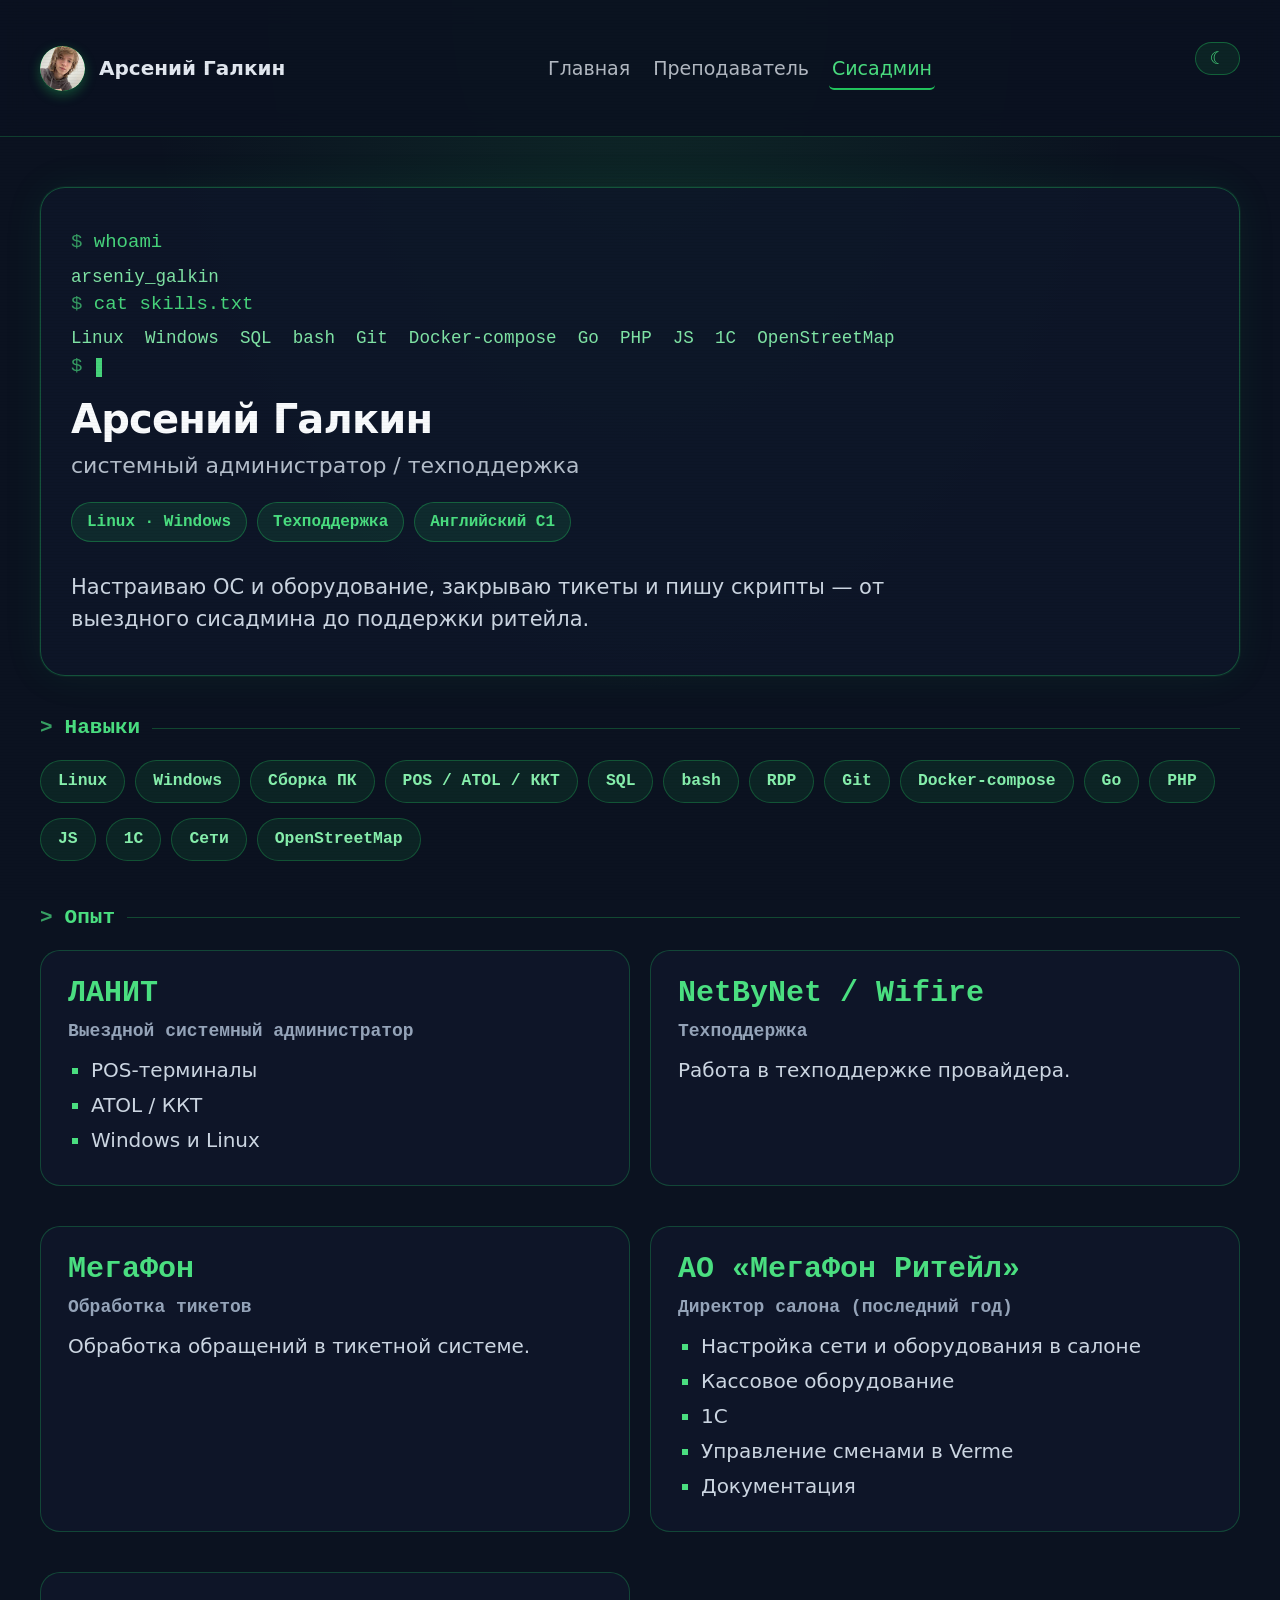
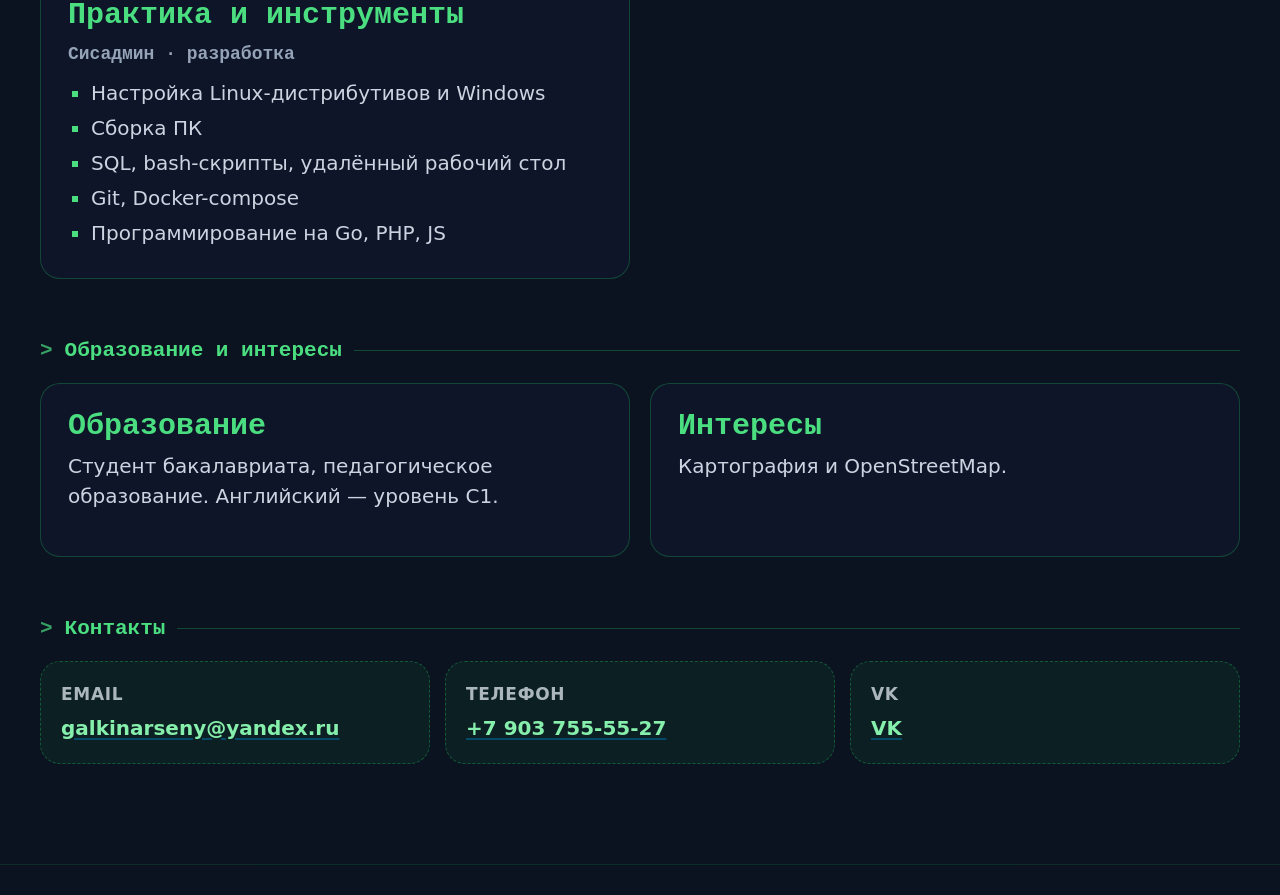
==== commit 607f6c46: "Add photo to avatar" ====
--- a/sysadmin/index.html
+++ b/sysadmin/index.html
@@ -13,7 +13,7 @@
     <div class="container">
       <nav aria-label="Основная навигация">
         <a class="brand" href="../index.html">
-          <span class="avatar" aria-hidden="true">АГ</span>
+          <span class="avatar" aria-hidden="true">АГ<img src="../assets/photo.jpg" alt="" width="40" height="40" onerror="this.remove()"></span>
           <span>Арсений Галкин</span>
         </a>
         <ul class="nav-links">
--- a/assets/site.css
+++ b/assets/site.css
@@ -1096,3 +1096,27 @@
 @media (prefers-reduced-motion: reduce) {
   ul.skill-tips > li.tip::after { transition: none; }
 }
+
+/* ===== Mobile fixes: no horizontal overflow, tips stay on screen ===== */
+html, body { overflow-x: hidden; }
+@supports (overflow-x: clip) {
+  html, body { overflow-x: clip; }
+}
+ul.skill-tips > li.tip::after {
+  max-width: min(16rem, calc(100vw - 24px));
+  -webkit-transform: translate(calc(-50% + var(--tip-x, 0px)), 4px);
+  transform: translate(calc(-50% + var(--tip-x, 0px)), 4px);
+}
+ul.skill-tips > li.tip:hover::after,
+ul.skill-tips > li.tip:focus::after {
+  -webkit-transform: translate(calc(-50% + var(--tip-x, 0px)), 0);
+  transform: translate(calc(-50% + var(--tip-x, 0px)), 0);
+}
+
+/* Photo inside the avatar circle (initials stay underneath as fallback) */
+.avatar { position: relative; overflow: hidden; }
+.avatar img {
+  position: absolute; inset: 0; top: 0; left: 0;
+  width: 100%; height: 100%;
+  object-fit: cover; border-radius: 50%; display: block;
+}
